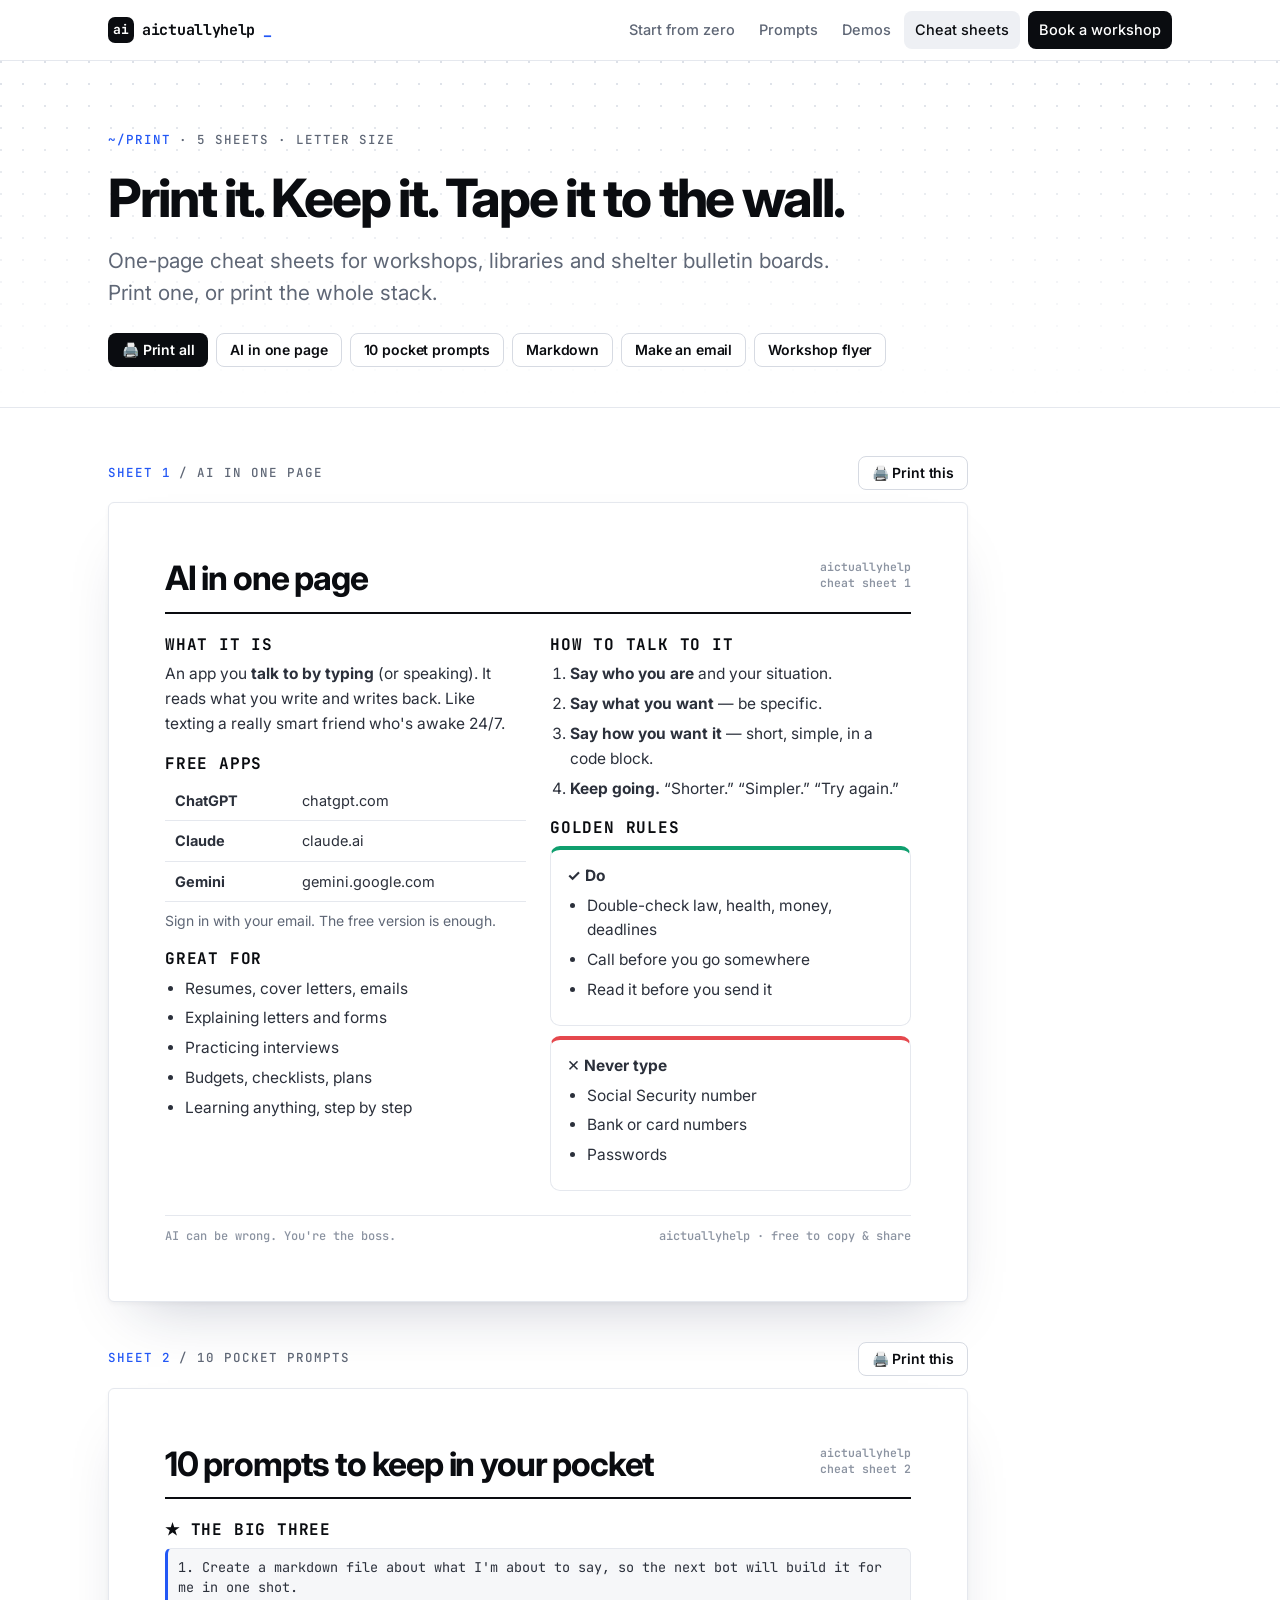
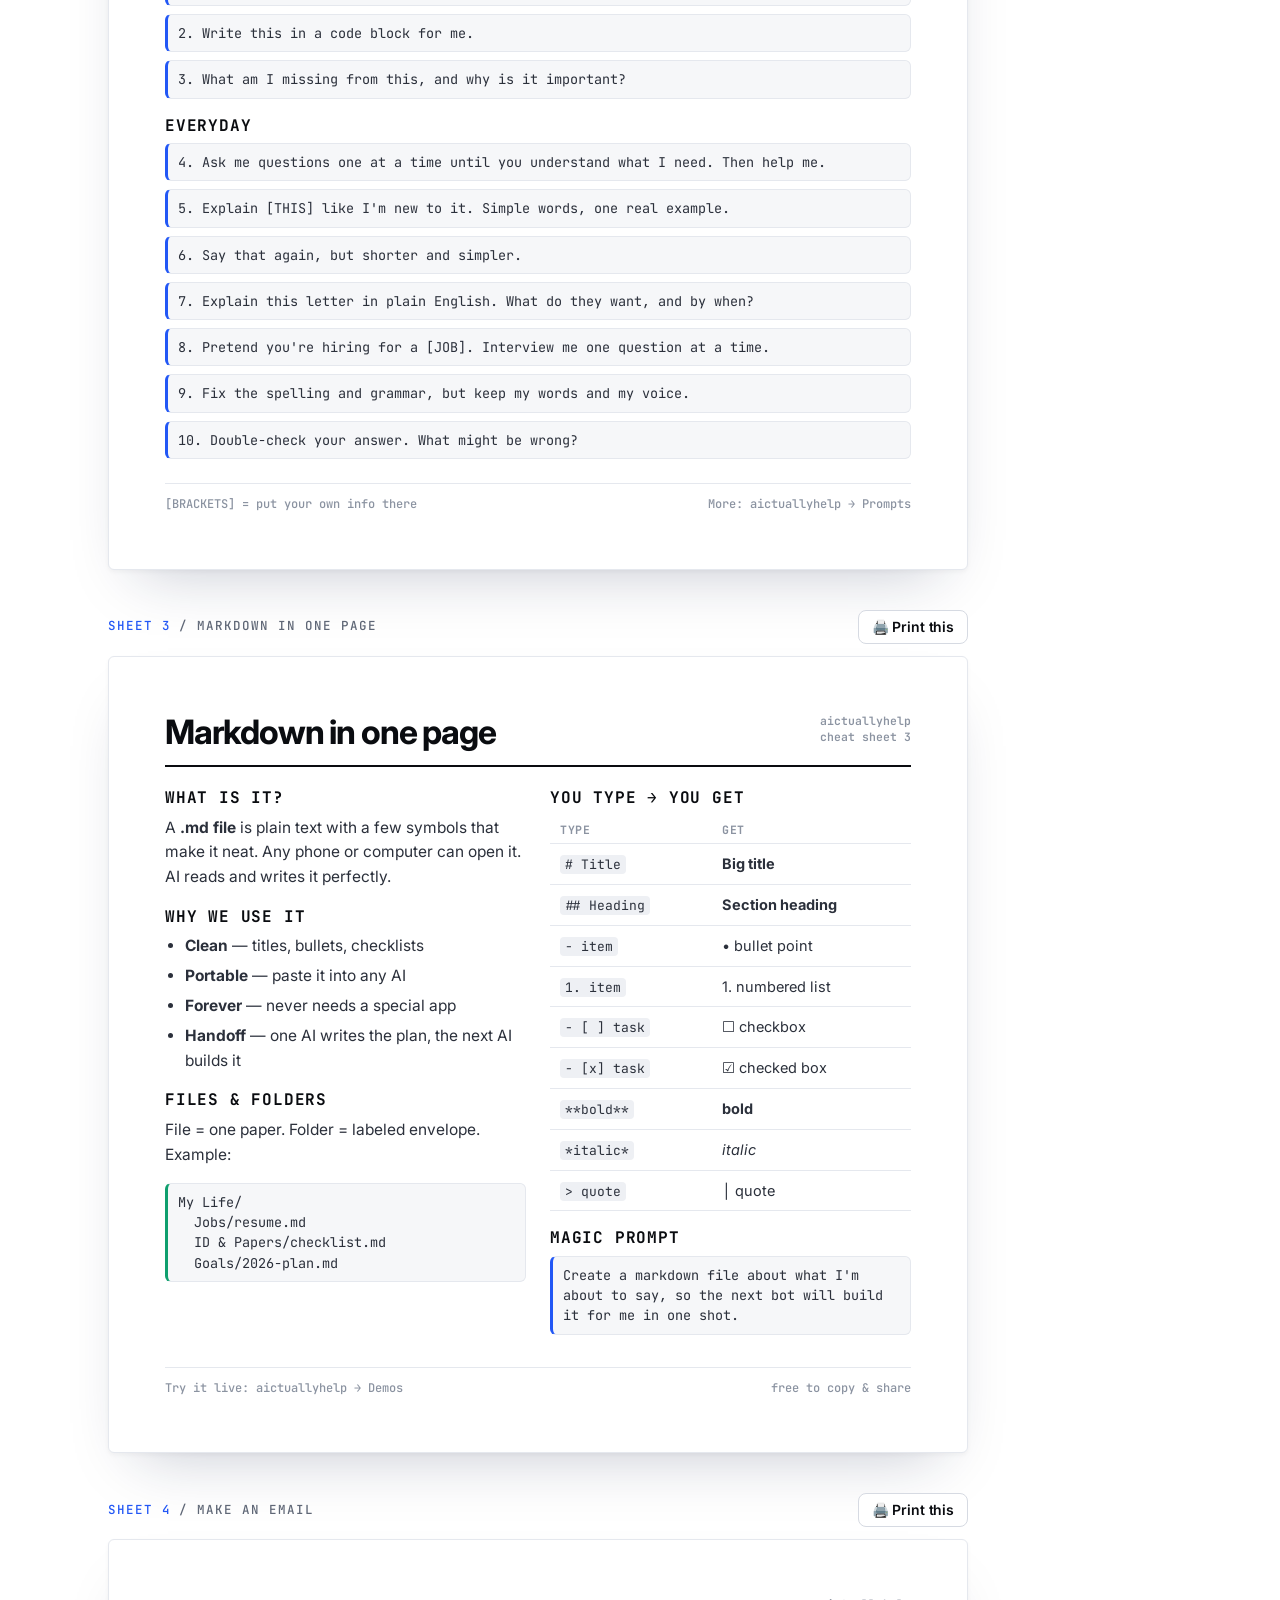
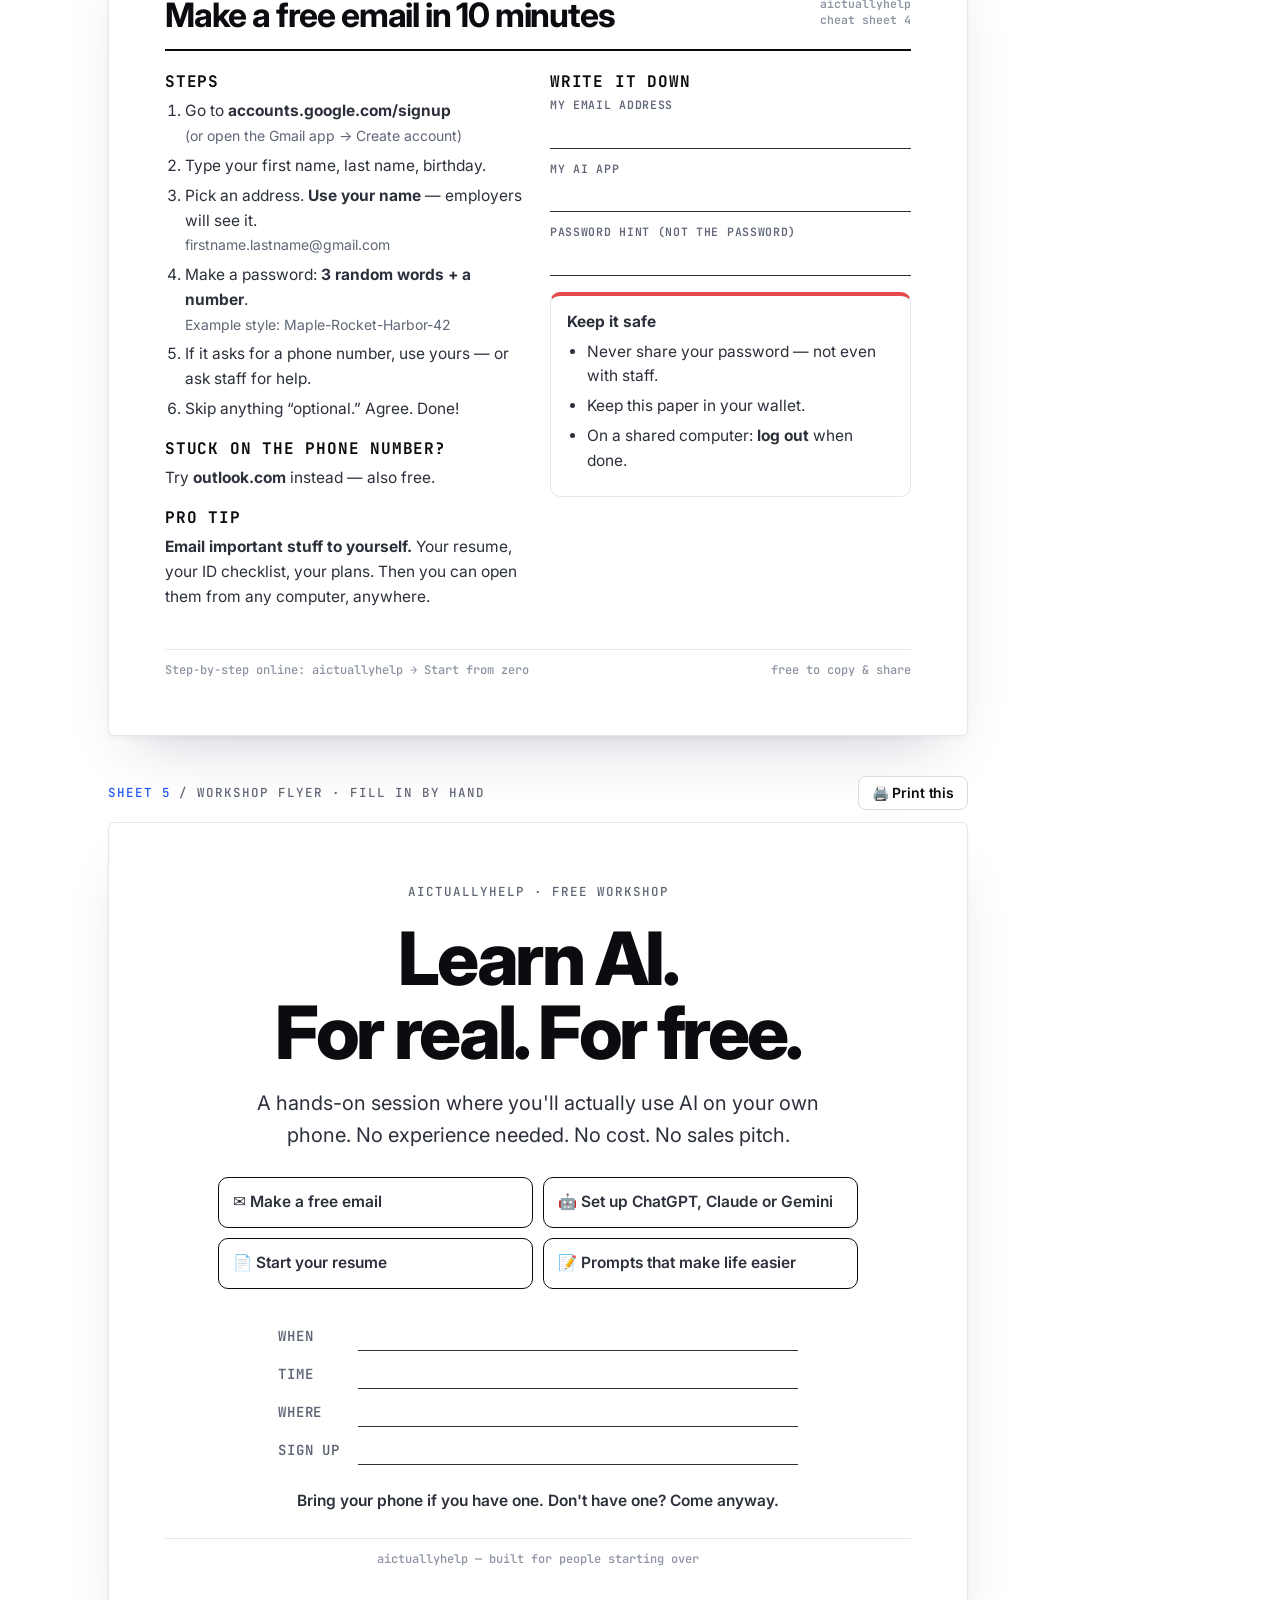
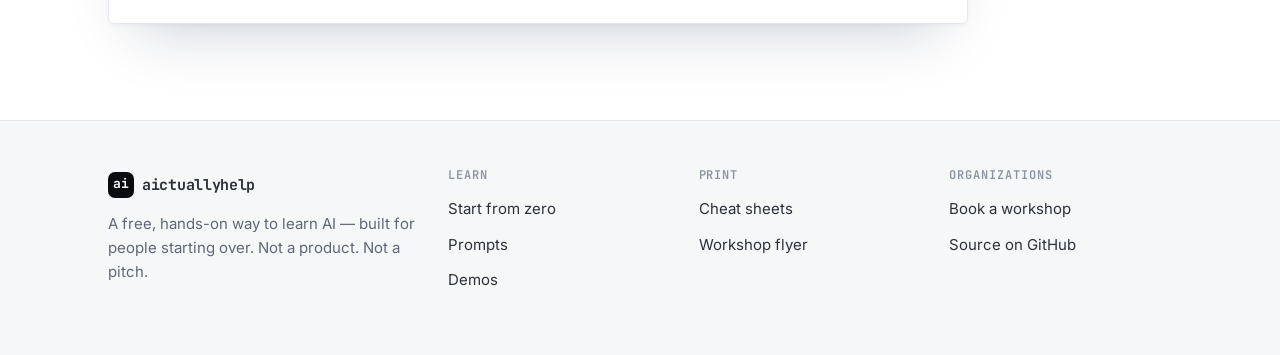
==== cheatsheets.html @ 1eea72b9 "Rebuild site: light modern design, live demos, prompt library, start-from-zero guide, printable chea" ====
<!doctype html>
<html lang="en">
<head>
  <meta charset="utf-8">
  <meta name="viewport" content="width=device-width, initial-scale=1">
  <title>Cheat sheets — AI Actually Help</title>
  <meta name="description" content="Free printable one-page AI cheat sheets: AI basics, 10 pocket prompts, markdown, making an email, and a workshop flyer.">
  <link rel="preconnect" href="https://fonts.googleapis.com">
  <link rel="preconnect" href="https://fonts.gstatic.com" crossorigin>
  <link href="https://fonts.googleapis.com/css2?family=Inter:wght@400;500;600;700;800&family=JetBrains+Mono:wght@400;500;600;700&display=swap" rel="stylesheet">
  <link rel="stylesheet" href="assets/site.css">
</head>
<body>
  <header class="topbar"><div class="wrap">
    <a class="logo" href="index.html"><span class="logo-mark">ai</span>aictuallyhelp<span class="cursor">_</span></a>
    <nav class="nav" aria-label="Main">
      <a href="start.html">Start from zero</a>
      <a href="prompts.html">Prompts</a>
      <a href="lab.html">Demos</a>
      <a href="cheatsheets.html" aria-current="page">Cheat sheets</a>
      <a href="workshops.html" class="nav-cta">Book a workshop</a>
    </nav>
  </div></header>

  <main>
    <section class="page-head"><div class="wrap">
      <span class="label"><span class="n">~/print</span> · 5 sheets · letter size</span>
      <h1>Print it. Keep it. Tape it to the wall.</h1>
      <p class="lead">One-page cheat sheets for workshops, libraries and shelter bulletin boards. Print one, or print the whole stack.</p>
      <div class="sheet-index">
        <button class="btn btn-dark btn-sm" type="button" id="printAll">🖨️ Print all</button>
        <a class="btn btn-ghost btn-sm" href="#basics">AI in one page</a>
        <a class="btn btn-ghost btn-sm" href="#pocket">10 pocket prompts</a>
        <a class="btn btn-ghost btn-sm" href="#markdown">Markdown</a>
        <a class="btn btn-ghost btn-sm" href="#email">Make an email</a>
        <a class="btn btn-ghost btn-sm" href="#flyer">Workshop flyer</a>
      </div>
    </div></section>

    <div class="wrap sheets">

      <!-- 1. BASICS -->
      <div class="sheet-wrap" id="basics">
        <div class="sheet-bar"><span class="label"><span class="n">sheet 1</span> / AI in one page</span><button class="btn btn-ghost btn-sm" type="button" data-print>🖨️ Print this</button></div>
        <article class="sheet">
          <header><h2>AI in one page</h2><div class="src">aictuallyhelp<br>cheat sheet 1</div></header>
          <div class="cols">
            <div>
              <h3>What it is</h3>
              <p>An app you <b>talk to by typing</b> (or speaking). It reads what you write and writes back. Like texting a really smart friend who's awake 24/7.</p>
              <h3>Free apps</h3>
              <table>
                <tr><td><b>ChatGPT</b></td><td>chatgpt.com</td></tr>
                <tr><td><b>Claude</b></td><td>claude.ai</td></tr>
                <tr><td><b>Gemini</b></td><td>gemini.google.com</td></tr>
              </table>
              <p class="small muted" style="margin-top:8px">Sign in with your email. The free version is enough.</p>
              <h3>Great for</h3>
              <ul><li>Resumes, cover letters, emails</li><li>Explaining letters and forms</li><li>Practicing interviews</li><li>Budgets, checklists, plans</li><li>Learning anything, step by step</li></ul>
            </div>
            <div>
              <h3>How to talk to it</h3>
              <ol><li><b>Say who you are</b> and your situation.</li><li><b>Say what you want</b> — be specific.</li><li><b>Say how you want it</b> — short, simple, in a code block.</li><li><b>Keep going.</b> “Shorter.” “Simpler.” “Try again.”</li></ol>
              <h3>Golden rules</h3>
              <div class="dos" style="gap:10px">
                <div class="yes"><b>✓ Do</b><ul><li>Double-check law, health, money, deadlines</li><li>Call before you go somewhere</li><li>Read it before you send it</li></ul></div>
                <div class="no"><b>✕ Never type</b><ul><li>Social Security number</li><li>Bank or card numbers</li><li>Passwords</li></ul></div>
              </div>
            </div>
          </div>
          <footer><span>AI can be wrong. You're the boss.</span><span>aictuallyhelp · free to copy &amp; share</span></footer>
        </article>
      </div>

      <!-- 2. POCKET PROMPTS -->
      <div class="sheet-wrap" id="pocket">
        <div class="sheet-bar"><span class="label"><span class="n">sheet 2</span> / 10 pocket prompts</span><button class="btn btn-ghost btn-sm" type="button" data-print>🖨️ Print this</button></div>
        <article class="sheet">
          <header><h2>10 prompts to keep in your pocket</h2><div class="src">aictuallyhelp<br>cheat sheet 2</div></header>
          <h3>★ The big three</h3>
          <p class="pline">1. Create a markdown file about what I'm about to say, so the next bot will build it for me in one shot.</p>
          <p class="pline">2. Write this in a code block for me.</p>
          <p class="pline">3. What am I missing from this, and why is it important?</p>
          <h3>Everyday</h3>
          <p class="pline">4. Ask me questions one at a time until you understand what I need. Then help me.</p>
          <p class="pline">5. Explain [THIS] like I'm new to it. Simple words, one real example.</p>
          <p class="pline">6. Say that again, but shorter and simpler.</p>
          <p class="pline">7. Explain this letter in plain English. What do they want, and by when?</p>
          <p class="pline">8. Pretend you're hiring for a [JOB]. Interview me one question at a time.</p>
          <p class="pline">9. Fix the spelling and grammar, but keep my words and my voice.</p>
          <p class="pline">10. Double-check your answer. What might be wrong?</p>
          <footer><span>[BRACKETS] = put your own info there</span><span>More: aictuallyhelp → Prompts</span></footer>
        </article>
      </div>

      <!-- 3. MARKDOWN -->
      <div class="sheet-wrap" id="markdown">
        <div class="sheet-bar"><span class="label"><span class="n">sheet 3</span> / markdown in one page</span><button class="btn btn-ghost btn-sm" type="button" data-print>🖨️ Print this</button></div>
        <article class="sheet">
          <header><h2>Markdown in one page</h2><div class="src">aictuallyhelp<br>cheat sheet 3</div></header>
          <div class="cols">
            <div>
              <h3>What is it?</h3>
              <p>A <b>.md file</b> is plain text with a few symbols that make it neat. Any phone or computer can open it. AI reads and writes it perfectly.</p>
              <h3>Why we use it</h3>
              <ul><li><b>Clean</b> — titles, bullets, checklists</li><li><b>Portable</b> — paste it into any AI</li><li><b>Forever</b> — never needs a special app</li><li><b>Handoff</b> — one AI writes the plan, the next AI builds it</li></ul>
              <h3>Files &amp; folders</h3>
              <p>File = one paper. Folder = labeled envelope. Example:</p>
              <p class="pline" style="border-left-color:var(--green)">My Life/<br>&nbsp;&nbsp;Jobs/resume.md<br>&nbsp;&nbsp;ID &amp; Papers/checklist.md<br>&nbsp;&nbsp;Goals/2026-plan.md</p>
            </div>
            <div>
              <h3>You type → you get</h3>
              <table>
                <tr><th>Type</th><th>Get</th></tr>
                <tr><td><code># Title</code></td><td><b>Big title</b></td></tr>
                <tr><td><code>## Heading</code></td><td><b>Section heading</b></td></tr>
                <tr><td><code>- item</code></td><td>• bullet point</td></tr>
                <tr><td><code>1. item</code></td><td>1. numbered list</td></tr>
                <tr><td><code>- [ ] task</code></td><td>☐ checkbox</td></tr>
                <tr><td><code>- [x] task</code></td><td>☑ checked box</td></tr>
                <tr><td><code>**bold**</code></td><td><b>bold</b></td></tr>
                <tr><td><code>*italic*</code></td><td><i>italic</i></td></tr>
                <tr><td><code>&gt; quote</code></td><td>│ quote</td></tr>
              </table>
              <h3>Magic prompt</h3>
              <p class="pline">Create a markdown file about what I'm about to say, so the next bot will build it for me in one shot.</p>
            </div>
          </div>
          <footer><span>Try it live: aictuallyhelp → Demos</span><span>free to copy &amp; share</span></footer>
        </article>
      </div>

      <!-- 4. EMAIL -->
      <div class="sheet-wrap" id="email">
        <div class="sheet-bar"><span class="label"><span class="n">sheet 4</span> / make an email</span><button class="btn btn-ghost btn-sm" type="button" data-print>🖨️ Print this</button></div>
        <article class="sheet">
          <header><h2>Make a free email in 10 minutes</h2><div class="src">aictuallyhelp<br>cheat sheet 4</div></header>
          <div class="cols">
            <div>
              <h3>Steps</h3>
              <ol>
                <li>Go to <b>accounts.google.com/signup</b><br><span class="muted small">(or open the Gmail app → Create account)</span></li>
                <li>Type your first name, last name, birthday.</li>
                <li>Pick an address. <b>Use your name</b> — employers will see it.<br><span class="muted small">firstname.lastname@gmail.com</span></li>
                <li>Make a password: <b>3 random words + a number</b>.<br><span class="muted small">Example style: Maple-Rocket-Harbor-42</span></li>
                <li>If it asks for a phone number, use yours — or ask staff for help.</li>
                <li>Skip anything “optional.” Agree. Done!</li>
              </ol>
              <h3>Stuck on the phone number?</h3>
              <p>Try <b>outlook.com</b> instead — also free.</p>
              <h3>Pro tip</h3>
              <p><b>Email important stuff to yourself.</b> Your resume, your ID checklist, your plans. Then you can open them from any computer, anywhere.</p>
            </div>
            <div>
              <h3>Write it down</h3>
              <div class="fill-label">My email address</div><div class="fill"></div>
              <div class="fill-label">My AI app</div><div class="fill"></div>
              <div class="fill-label">Password hint (NOT the password)</div><div class="fill"></div>
              <div class="dos" style="margin-top:16px">
                <div class="no"><b>Keep it safe</b><ul><li>Never share your password — not even with staff.</li><li>Keep this paper in your wallet.</li><li>On a shared computer: <b>log out</b> when done.</li></ul></div>
              </div>
            </div>
          </div>
          <footer><span>Step-by-step online: aictuallyhelp → Start from zero</span><span>free to copy &amp; share</span></footer>
        </article>
      </div>

      <!-- 5. FLYER -->
      <div class="sheet-wrap" id="flyer">
        <div class="sheet-bar"><span class="label"><span class="n">sheet 5</span> / workshop flyer · fill in by hand</span><button class="btn btn-ghost btn-sm" type="button" data-print>🖨️ Print this</button></div>
        <article class="sheet flyer">
          <span class="label" style="justify-content:center">aictuallyhelp · free workshop</span>
          <div class="big">Learn AI.<br>For real. For free.</div>
          <p class="sub">A hands-on session where you'll actually use AI on your own phone. No experience needed. No cost. No sales pitch.</p>
          <div class="learn">
            <div>✉️ Make a free email</div>
            <div>🤖 Set up ChatGPT, Claude or Gemini</div>
            <div>📄 Start your resume</div>
            <div>📝 Prompts that make life easier</div>
          </div>
          <div class="when">
            <span class="fill-label">When</span><div class="fill"></div>
            <span class="fill-label">Time</span><div class="fill"></div>
            <span class="fill-label">Where</span><div class="fill"></div>
            <span class="fill-label">Sign up</span><div class="fill"></div>
          </div>
          <p style="margin-top:24px;font-weight:600">Bring your phone if you have one. Don't have one? Come anyway.</p>
          <footer style="justify-content:center"><span>aictuallyhelp — built for people starting over</span></footer>
        </article>
      </div>

    </div>
  </main>

  <footer class="footer"><div class="wrap">
    <div>
      <a class="logo" href="index.html"><span class="logo-mark">ai</span>aictuallyhelp</a>
      <p style="margin-top:14px">A free, hands-on way to learn AI — built for people starting over. Not a product. Not a pitch.</p>
    </div>
    <div><h4>Learn</h4><ul><li><a href="start.html">Start from zero</a></li><li><a href="prompts.html">Prompts</a></li><li><a href="lab.html">Demos</a></li></ul></div>
    <div><h4>Print</h4><ul><li><a href="cheatsheets.html">Cheat sheets</a></li><li><a href="cheatsheets.html#flyer">Workshop flyer</a></li></ul></div>
    <div><h4>Organizations</h4><ul><li><a href="workshops.html">Book a workshop</a></li><li><a href="https://github.com/rawmware/aictuallyhelp">Source on GitHub</a></li></ul></div>
  </div></footer>

  <script src="assets/site.js"></script>
  <script>
  (function () {
    const { $$, $ } = window.AH;
    $$("[data-print]").forEach(b => b.addEventListener("click", () => {
      const w = b.closest(".sheet-wrap");
      document.body.classList.add("print-one");
      w.classList.add("printing");
      window.print();
    }));
    window.addEventListener("afterprint", () => {
      document.body.classList.remove("print-one");
      $$(".sheet-wrap.printing").forEach(w => w.classList.remove("printing"));
    });
    $("#printAll").addEventListener("click", () => window.print());
  })();
  </script>
</body>
</html>
---- assets/site.css ----
/* aictuallyhelp — site styles
   Light, clean, technical. Two accents: blue (action) and green (done). */

:root {
  --bg: #ffffff;
  --bg-soft: #f6f7f9;
  --bg-sunk: #eef0f4;
  --ink: #0a0c10;
  --ink-2: #2b303b;
  --muted: #5f6776;
  --faint: #8b93a1;
  --line: #e5e8ee;
  --line-2: #d6dae2;
  --blue: #2257f5;
  --blue-2: #1742c9;
  --blue-soft: #eef2ff;
  --green: #0f9f6e;
  --green-soft: #e8f7f0;
  --amber: #b86e00;
  --amber-soft: #fff5e1;
  --pink: #d63d8f;
  --violet: #6d4aff;
  --radius: 12px;
  --radius-lg: 18px;
  --shadow: 0 1px 2px rgba(10, 12, 16, .04), 0 8px 24px -8px rgba(10, 12, 16, .10);
  --shadow-lg: 0 1px 2px rgba(10, 12, 16, .05), 0 24px 60px -20px rgba(20, 30, 70, .22);
  --sans: "Inter", ui-sans-serif, system-ui, -apple-system, "Segoe UI", Roboto, sans-serif;
  --mono: "JetBrains Mono", ui-monospace, SFMono-Regular, Menlo, Consolas, monospace;
  --max: 1120px;
}

* { box-sizing: border-box; }
html { scroll-behavior: smooth; -webkit-text-size-adjust: 100%; }
body {
  margin: 0;
  background: var(--bg);
  color: var(--ink);
  font: 17px/1.6 var(--sans);
  -webkit-font-smoothing: antialiased;
  overflow-x: hidden;
}
img, svg { max-width: 100%; }
a { color: var(--blue); text-decoration: none; }
a:hover { text-decoration: underline; text-underline-offset: 3px; }
::selection { background: #cfdcff; }
code, kbd, pre, .mono { font-family: var(--mono); }
:focus-visible { outline: 2px solid var(--blue); outline-offset: 2px; border-radius: 6px; }

.wrap { max-width: var(--max); margin: 0 auto; padding: 0 16px; }
@media (min-width: 720px) { .wrap { padding: 0 28px; } }

/* ---------- top bar ---------- */
.topbar {
  position: sticky; top: 0; z-index: 50;
  background: rgba(255, 255, 255, .82);
  backdrop-filter: saturate(1.6) blur(12px);
  -webkit-backdrop-filter: saturate(1.6) blur(12px);
  border-bottom: 1px solid var(--line);
}
.topbar .wrap { display: flex; align-items: center; gap: 16px; height: 60px; }
.logo {
  display: inline-flex; align-items: center; gap: 8px;
  font-family: var(--mono); font-weight: 700; font-size: 15px; color: var(--ink);
  letter-spacing: -.02em; white-space: nowrap;
}
.logo:hover { text-decoration: none; }
.logo-mark {
  width: 26px; height: 26px; border-radius: 7px;
  background: var(--ink); color: #fff;
  display: grid; place-items: center; font-size: 13px;
}
.logo .cursor { color: var(--blue); animation: blink 1.1s steps(1) infinite; }
@keyframes blink { 50% { opacity: 0; } }
.nav { display: flex; gap: 2px; margin-left: auto; overflow-x: auto; scrollbar-width: none; }
.nav::-webkit-scrollbar { display: none; }
.nav a {
  color: var(--muted); font-size: 14.5px; font-weight: 500;
  padding: 7px 11px; border-radius: 8px; white-space: nowrap;
}
.nav a:hover { color: var(--ink); background: var(--bg-soft); text-decoration: none; }
.nav a[aria-current="page"] { color: var(--ink); background: var(--bg-sunk); }
.nav a.nav-cta { color: #fff; background: var(--ink); margin-left: 6px; }
.nav a.nav-cta:hover { background: #262b36; }
@media (max-width: 760px) {
  .topbar .wrap { height: auto; flex-wrap: wrap; padding-top: 10px; padding-bottom: 8px; gap: 6px; }
  .nav { margin-left: 0; width: 100%; margin-right: -16px; padding-right: 16px; }
  .nav a { padding: 6px 10px; font-size: 14px; }
}

/* ---------- type ---------- */
h1, h2, h3, h4 { letter-spacing: -.025em; line-height: 1.15; margin: 0; color: var(--ink); }
h1 { font-size: clamp(2.3rem, 6.2vw, 4.1rem); font-weight: 750; letter-spacing: -.04em; }
h2 { font-size: clamp(1.7rem, 3.6vw, 2.5rem); font-weight: 720; letter-spacing: -.035em; }
h3 { font-size: 1.15rem; font-weight: 650; }
p { margin: 0 0 1em; }
.lead { font-size: clamp(1.1rem, 1.9vw, 1.3rem); color: var(--muted); line-height: 1.55; max-width: 36em; }
.muted { color: var(--muted); }
.small { font-size: 14px; }
.label {
  display: inline-flex; align-items: center; gap: 8px;
  font: 500 12.5px/1 var(--mono); text-transform: uppercase; letter-spacing: .08em;
  color: var(--muted);
}
.label .n { color: var(--blue); }
.hl { background: linear-gradient(transparent 62%, #d9e3ff 62%); padding: 0 2px; }
.grad {
  background: linear-gradient(92deg, var(--blue) 0%, var(--violet) 55%, var(--pink) 100%);
  -webkit-background-clip: text; background-clip: text; color: transparent;
}

/* ---------- sections ---------- */
.section { padding: 88px 0; }
.section.tight { padding: 56px 0; }
.section.soft { background: var(--bg-soft); border-top: 1px solid var(--line); border-bottom: 1px solid var(--line); }
.section-head { display: grid; gap: 14px; max-width: 720px; margin-bottom: 40px; }
.section-head p { margin: 0; color: var(--muted); font-size: 1.1rem; }

.dotgrid {
  background-image: radial-gradient(circle at 1px 1px, #d9dde5 1px, transparent 0);
  background-size: 22px 22px;
}

/* ---------- buttons ---------- */
.btn {
  display: inline-flex; align-items: center; justify-content: center; gap: 8px;
  font: 600 15.5px/1 var(--sans); letter-spacing: -.01em;
  padding: 14px 20px; border-radius: 10px; border: 1px solid transparent;
  cursor: pointer; transition: transform .08s ease, background .15s, box-shadow .15s;
  white-space: nowrap; text-decoration: none !important;
}
.btn:active { transform: translateY(1px); }
.btn-primary { background: var(--blue); color: #fff; box-shadow: 0 1px 0 rgba(255,255,255,.25) inset, 0 6px 16px -6px rgba(34,87,245,.6); }
.btn-primary:hover { background: var(--blue-2); }
.btn-dark { background: var(--ink); color: #fff; }
.btn-dark:hover { background: #262b36; }
.btn-ghost { background: #fff; color: var(--ink); border-color: var(--line-2); }
.btn-ghost:hover { background: var(--bg-soft); }
.btn-sm { padding: 9px 13px; font-size: 14px; border-radius: 8px; }
.btn-row { display: flex; flex-wrap: wrap; gap: 10px; }
.arrow { transition: transform .15s; }
.btn:hover .arrow { transform: translateX(3px); }

/* ---------- chips / tags ---------- */
.chip {
  display: inline-flex; align-items: center; gap: 6px;
  font: 500 13px/1 var(--mono); padding: 7px 10px; border-radius: 999px;
  background: #fff; border: 1px solid var(--line-2); color: var(--ink-2);
}
.chip .dot { width: 7px; height: 7px; border-radius: 50%; background: var(--green); box-shadow: 0 0 0 3px var(--green-soft); }
.tag {
  display: inline-block; font: 600 11.5px/1 var(--mono); letter-spacing: .04em; text-transform: uppercase;
  padding: 5px 7px; border-radius: 6px; background: var(--bg-sunk); color: var(--muted);
}
.tag.blue { background: var(--blue-soft); color: var(--blue-2); }
.tag.green { background: var(--green-soft); color: var(--green); }
.tag.amber { background: var(--amber-soft); color: var(--amber); }

/* ---------- cards ---------- */
.card {
  background: #fff; border: 1px solid var(--line); border-radius: var(--radius-lg);
  padding: 24px; box-shadow: var(--shadow);
}
.card h3 { margin-bottom: 8px; }
.card p { color: var(--muted); margin: 0; }
.grid { display: grid; gap: 16px; }
.grid-2 { grid-template-columns: repeat(auto-fit, minmax(min(100%, 420px), 1fr)); }
.grid-3 { grid-template-columns: repeat(auto-fit, minmax(min(100%, 290px), 1fr)); }
.grid-4 { grid-template-columns: repeat(auto-fit, minmax(min(100%, 230px), 1fr)); }
a.card { display: block; color: inherit; transition: border-color .15s, transform .15s, box-shadow .15s; }
a.card:hover { text-decoration: none; border-color: var(--line-2); transform: translateY(-2px); box-shadow: var(--shadow-lg); }
.card .go { margin-top: 18px; font: 600 14px/1 var(--mono); color: var(--blue); }
.icon-box {
  width: 40px; height: 40px; border-radius: 10px; display: grid; place-items: center;
  background: var(--bg-soft); border: 1px solid var(--line); margin-bottom: 16px; font-size: 19px;
}

/* ---------- code / prompt blocks ---------- */
.codebox {
  position: relative; background: var(--bg-soft); border: 1px solid var(--line);
  border-radius: var(--radius); overflow: hidden;
}
.codebox-head {
  display: flex; align-items: center; justify-content: space-between; gap: 10px;
  padding: 8px 8px 8px 14px; border-bottom: 1px solid var(--line); background: #fff;
  font: 500 12.5px/1 var(--mono); color: var(--faint);
}
.codebox pre {
  margin: 0; padding: 16px; font-size: 14.5px; line-height: 1.6; color: var(--ink-2);
  white-space: pre-wrap; word-break: break-word;
}
.blank { color: var(--blue-2); background: var(--blue-soft); border-radius: 4px; padding: 0 3px; }
.copy {
  display: inline-flex; align-items: center; gap: 6px; cursor: pointer;
  font: 600 12.5px/1 var(--mono); color: var(--ink-2);
  background: #fff; border: 1px solid var(--line-2); border-radius: 7px; padding: 7px 10px;
  transition: background .15s, color .15s, border-color .15s;
}
.copy:hover { background: var(--bg-soft); }
.copy.done { background: var(--green-soft); color: var(--green); border-color: #bfe8d6; }
kbd {
  font-size: 12px; padding: 2px 6px; border-radius: 5px; border: 1px solid var(--line-2);
  border-bottom-width: 2px; background: #fff; color: var(--ink-2);
}

/* ---------- hero ---------- */
.hero { position: relative; padding: 72px 0 88px; overflow: hidden; }
.hero::before {
  content: ""; position: absolute; inset: 0; z-index: -1;
  background-image: radial-gradient(circle at 1px 1px, #d9dde5 1px, transparent 0);
  background-size: 22px 22px;
  mask-image: radial-gradient(ellipse 80% 70% at 50% 30%, #000 30%, transparent 75%);
  -webkit-mask-image: radial-gradient(ellipse 80% 70% at 50% 30%, #000 30%, transparent 75%);
}
.hero::after {
  content: ""; position: absolute; z-index: -2; width: 900px; height: 600px; left: 50%; top: -260px; transform: translateX(-50%);
  background: radial-gradient(closest-side, rgba(109,74,255,.13), transparent), radial-gradient(closest-side at 70% 60%, rgba(34,87,245,.12), transparent);
  filter: blur(10px);
}
.hero-grid { display: grid; gap: 48px; align-items: center; grid-template-columns: 1fr; }
@media (min-width: 980px) { .hero-grid { grid-template-columns: 1.05fr 1fr; } }
.hero h1 { margin: 20px 0 22px; }
.hero .lead { margin-bottom: 30px; }
.hero-meta { display: flex; flex-wrap: wrap; gap: 18px; margin-top: 28px; color: var(--muted); font: 500 13.5px/1 var(--mono); }
.hero-meta span::before { content: "✓ "; color: var(--green); }

/* ---------- chat window (demo) ---------- */
.window {
  background: #fff; border: 1px solid var(--line); border-radius: var(--radius-lg);
  box-shadow: var(--shadow-lg); overflow: hidden;
}
.window-bar {
  display: flex; align-items: center; gap: 12px; padding: 12px 14px; border-bottom: 1px solid var(--line);
  background: linear-gradient(#fff, #fafbfc);
}
.lights { display: flex; gap: 6px; }
.lights i { width: 11px; height: 11px; border-radius: 50%; background: #e3e6ec; display: block; }
.lights i:nth-child(1) { background: #ff6159; } .lights i:nth-child(2) { background: #ffbd2e; } .lights i:nth-child(3) { background: #28c941; }
.window-title { font: 500 12.5px/1 var(--mono); color: var(--faint); flex: 1; text-align: center; margin-right: 50px; }
.chat { padding: 20px; min-height: 380px; display: flex; flex-direction: column; gap: 14px; font-size: 15px; }
.msg { max-width: 88%; padding: 11px 14px; border-radius: 14px; line-height: 1.5; animation: pop .25s ease both; }
.msg.me { align-self: flex-end; background: var(--ink); color: #fff; border-bottom-right-radius: 4px; }
.msg.ai { align-self: flex-start; background: var(--bg-soft); border: 1px solid var(--line); border-bottom-left-radius: 4px; color: var(--ink-2); }
.msg.ai .who { display: block; font: 600 11.5px/1 var(--mono); color: var(--faint); margin-bottom: 7px; text-transform: uppercase; letter-spacing: .06em; }
.msg pre { margin: 8px 0 0; background: #fff; border: 1px solid var(--line); border-radius: 8px; padding: 10px; font-size: 12.5px; white-space: pre-wrap; }
.msg ul { margin: 6px 0 0; padding-left: 18px; }
.typing { display: inline-flex; gap: 4px; padding: 4px 0; }
.typing i { width: 6px; height: 6px; border-radius: 50%; background: var(--faint); animation: bounce 1s infinite; }
.typing i:nth-child(2) { animation-delay: .15s; } .typing i:nth-child(3) { animation-delay: .3s; }
@keyframes bounce { 0%, 60%, 100% { transform: translateY(0); opacity: .5; } 30% { transform: translateY(-4px); opacity: 1; } }
@keyframes pop { from { opacity: 0; transform: translateY(6px); } to { opacity: 1; transform: none; } }
.chat-foot { display: flex; align-items: center; justify-content: space-between; gap: 10px; padding: 10px 14px; border-top: 1px solid var(--line); font: 500 12px/1.3 var(--mono); color: var(--faint); }
.chat-dots { display: flex; gap: 6px; }
.chat-dots button { width: 8px; height: 8px; border-radius: 50%; border: 0; padding: 0; background: var(--line-2); cursor: pointer; }
.chat-dots button.on { background: var(--blue); width: 22px; border-radius: 99px; }

/* ---------- path picker ---------- */
.path .step-n { font: 600 12.5px/1 var(--mono); color: var(--blue); margin-bottom: 14px; display: block; }

/* ---------- hall of fame ---------- */
.fame { counter-reset: fame; }
.fame-card { display: flex; flex-direction: column; gap: 16px; }
.fame-card .quote {
  font-size: 1.2rem; font-weight: 600; letter-spacing: -.02em; line-height: 1.35; color: var(--ink);
}
.fame-card .quote::before { content: "› "; color: var(--blue); font-family: var(--mono); }
.fame-card dl { margin: 0; display: grid; gap: 10px; font-size: 15px; }
.fame-card dt { font: 600 11.5px/1 var(--mono); text-transform: uppercase; letter-spacing: .07em; color: var(--faint); margin-bottom: 3px; }
.fame-card dd { margin: 0; color: var(--ink-2); }
.fame-card .foot { margin-top: auto; display: flex; gap: 8px; flex-wrap: wrap; }

/* ---------- compare (bad vs good) ---------- */
.toggle { display: inline-flex; background: var(--bg-sunk); border-radius: 10px; padding: 4px; gap: 2px; }
.toggle button {
  font: 600 14px/1 var(--sans); border: 0; background: transparent; color: var(--muted);
  padding: 10px 14px; border-radius: 7px; cursor: pointer;
}
.toggle button.on { background: #fff; color: var(--ink); box-shadow: 0 1px 3px rgba(0,0,0,.08); }
.compare { display: grid; gap: 16px; grid-template-columns: 1fr; margin-top: 20px; }
@media (min-width: 860px) { .compare { grid-template-columns: 1fr 1fr; } }
.compare .pane { border-radius: var(--radius); border: 1px solid var(--line); background: #fff; padding: 20px; }
.compare .pane h4 { font: 600 12px/1 var(--mono); text-transform: uppercase; letter-spacing: .08em; color: var(--faint); margin-bottom: 12px; }
.score { display: flex; align-items: center; gap: 10px; margin-top: 16px; font: 600 13px/1 var(--mono); }
.score .bar { flex: 1; height: 8px; background: var(--bg-sunk); border-radius: 99px; overflow: hidden; }
.score .bar i { display: block; height: 100%; border-radius: 99px; transition: width .5s cubic-bezier(.2,.8,.2,1); }

/* ---------- banner (in person) ---------- */
.banner {
  position: relative; overflow: hidden; border-radius: 24px; padding: 48px 28px;
  background: var(--ink); color: #fff;
}
.banner::after {
  content: ""; position: absolute; right: -120px; top: -120px; width: 420px; height: 420px; border-radius: 50%;
  background: radial-gradient(closest-side, rgba(34,87,245,.55), transparent);
}
.banner h2 { color: #fff; max-width: 16em; }
.banner p { color: #b9c0cd; max-width: 34em; font-size: 1.1rem; }
.banner .btn-ghost { background: transparent; color: #fff; border-color: #3a404d; }
.banner .btn-ghost:hover { background: #1b1f28; }
.banner > * { position: relative; z-index: 1; }
@media (min-width: 720px) { .banner { padding: 64px 56px; } }

/* ---------- page header ---------- */
.page-head { padding: 64px 0 40px; border-bottom: 1px solid var(--line); position: relative; overflow: hidden; }
.page-head::before {
  content: ""; position: absolute; inset: 0; z-index: -1;
  background-image: radial-gradient(circle at 1px 1px, #dde1e8 1px, transparent 0); background-size: 22px 22px;
  mask-image: linear-gradient(#000, transparent); -webkit-mask-image: linear-gradient(#000, transparent);
}
.page-head h1 { font-size: clamp(2.1rem, 5vw, 3.3rem); margin: 16px 0 16px; }
.page-head .lead { margin: 0; }

/* ---------- start steps ---------- */
.progress-wrap { position: sticky; top: 60px; z-index: 20; background: rgba(255,255,255,.9); backdrop-filter: blur(8px); border-bottom: 1px solid var(--line); }
@media (max-width: 760px) { .progress-wrap { top: 88px; } }
.progress-wrap .wrap { display: flex; align-items: center; gap: 14px; padding-top: 12px; padding-bottom: 12px; font: 600 13px/1 var(--mono); }
.progress { flex: 1; height: 8px; background: var(--bg-sunk); border-radius: 99px; overflow: hidden; }
.progress i { display: block; height: 100%; width: 0; background: linear-gradient(90deg, var(--blue), var(--green)); border-radius: 99px; transition: width .4s cubic-bezier(.2,.8,.2,1); }
.steps { display: grid; gap: 20px; padding: 40px 0 80px; }
.step {
  display: grid; grid-template-columns: 44px 1fr; gap: 18px;
  background: #fff; border: 1px solid var(--line); border-radius: var(--radius-lg); padding: 24px;
  transition: border-color .2s, background .2s;
  scroll-margin-top: 130px;
}
@media (max-width: 600px) { .step { grid-template-columns: 1fr; padding: 20px; gap: 12px; } }
.step.done { border-color: #bfe8d6; background: linear-gradient(#fff, #fbfefd); }
.step-num {
  width: 44px; height: 44px; border-radius: 12px; display: grid; place-items: center;
  font: 700 16px/1 var(--mono); background: var(--bg-soft); border: 1px solid var(--line); color: var(--ink);
}
.step.done .step-num { background: var(--green); border-color: var(--green); color: #fff; font-size: 0; }
.step.done .step-num::after { content: "✓"; font-size: 20px; }
.step h2 { font-size: clamp(1.35rem, 2.6vw, 1.7rem); margin-bottom: 8px; }
.step .body > p { color: var(--ink-2); }
.step ol.howto { margin: 16px 0; padding: 0; list-style: none; counter-reset: h; display: grid; gap: 10px; }
.step ol.howto li { counter-increment: h; display: grid; grid-template-columns: 28px 1fr; gap: 10px; align-items: start; }
.step ol.howto li::before {
  content: counter(h); width: 24px; height: 24px; border-radius: 50%; display: grid; place-items: center;
  font: 600 12px/1 var(--mono); background: var(--blue-soft); color: var(--blue-2); margin-top: 2px;
}
.check {
  display: inline-flex; align-items: center; gap: 10px; margin-top: 18px; cursor: pointer; user-select: none;
  font-weight: 600; font-size: 15px; padding: 10px 14px 10px 10px; border-radius: 10px; border: 1px solid var(--line-2); background: #fff;
}
.check input { width: 20px; height: 20px; accent-color: var(--green); margin: 0; cursor: pointer; }
.check:has(input:checked) { background: var(--green-soft); border-color: #bfe8d6; color: var(--green); }
.tip {
  display: flex; gap: 12px; padding: 14px 16px; border-radius: var(--radius); margin: 16px 0 0;
  background: var(--blue-soft); color: #1b2d6b; font-size: 15px;
}
.tip.warn { background: var(--amber-soft); color: #5c3a00; }
.tip.good { background: var(--green-soft); color: #0b5a3f; }
.tip b { white-space: nowrap; }
.tip p { margin: 0; }

.fakeform { border: 1px solid var(--line); border-radius: var(--radius); background: var(--bg-soft); padding: 16px; display: grid; gap: 10px; margin-top: 12px; }
.fakefield { background: #fff; border: 1px solid var(--line-2); border-radius: 8px; padding: 8px 12px; }
.fakefield small { display: block; font: 500 11.5px/1.4 var(--mono); color: var(--faint); }
.fakefield span { font-size: 15px; }

.tool-cards { display: grid; gap: 12px; grid-template-columns: repeat(auto-fit, minmax(min(100%, 200px), 1fr)); margin-top: 16px; }
.tool { border: 1px solid var(--line); border-radius: var(--radius); padding: 16px; background: #fff; color: inherit; display: block; }
.tool:hover { border-color: var(--blue); text-decoration: none; }
.tool b { display: block; font-size: 16px; }
.tool span { font: 500 12.5px/1.4 var(--mono); color: var(--muted); }

.field { display: grid; gap: 6px; }
.field label { font: 600 12.5px/1 var(--mono); color: var(--muted); text-transform: uppercase; letter-spacing: .06em; }
input[type="text"], input[type="search"], input[type="email"], textarea, select {
  font: 16px/1.4 var(--sans); color: var(--ink);
  width: 100%; padding: 12px 14px; border-radius: 10px; border: 1px solid var(--line-2); background: #fff;
  transition: border-color .15s, box-shadow .15s;
}
input:focus, textarea:focus, select:focus { outline: 0; border-color: var(--blue); box-shadow: 0 0 0 4px rgba(34,87,245,.12); }
textarea { resize: vertical; min-height: 110px; }
.row { display: grid; gap: 12px; grid-template-columns: repeat(auto-fit, minmax(min(100%, 200px), 1fr)); }

.suggest { display: flex; flex-wrap: wrap; gap: 8px; margin-top: 12px; }
.suggest button { font: 500 14px/1 var(--mono); padding: 9px 12px; border-radius: 8px; border: 1px solid var(--line-2); background: #fff; cursor: pointer; color: var(--ink-2); }
.suggest button:hover { border-color: var(--blue); color: var(--blue); }

.celebrate { display: none; text-align: center; padding: 40px 24px; border-radius: var(--radius-lg); background: var(--green-soft); border: 1px solid #bfe8d6; }
.celebrate.show { display: block; animation: pop .3s ease both; }
.celebrate h2 { color: #0b5a3f; margin-bottom: 8px; }

/* ---------- prompts library ---------- */
.toolbar { position: sticky; top: 60px; z-index: 20; background: rgba(255,255,255,.92); backdrop-filter: blur(8px); border-bottom: 1px solid var(--line); padding: 14px 0; }
@media (max-width: 760px) { .toolbar { top: 88px; } }
.toolbar .wrap { display: grid; gap: 12px; }
.search { position: relative; }
.search input { padding-left: 40px; padding-right: 44px; }
.search::before { content: "⌕"; position: absolute; left: 14px; top: 50%; transform: translateY(-52%); font-size: 20px; color: var(--faint); }
.search kbd { position: absolute; right: 12px; top: 50%; transform: translateY(-50%); }
.filters { display: flex; gap: 6px; overflow-x: auto; scrollbar-width: none; margin-right: -16px; padding-right: 16px; }
.filters::-webkit-scrollbar { display: none; }
.filters button {
  font: 500 14px/1 var(--sans); white-space: nowrap; cursor: pointer;
  padding: 9px 13px; border-radius: 99px; border: 1px solid var(--line-2); background: #fff; color: var(--ink-2);
}
.filters button.on { background: var(--ink); color: #fff; border-color: var(--ink); }
.filters button .ct { font: 500 11.5px/1 var(--mono); color: var(--faint); margin-left: 4px; }
.filters button.on .ct { color: #9aa3b2; }
.prompt-list { display: grid; gap: 16px; grid-template-columns: repeat(auto-fill, minmax(min(100%, 340px), 1fr)); padding: 32px 0 80px; }
.pcard { background: #fff; border: 1px solid var(--line); border-radius: var(--radius-lg); overflow: hidden; display: flex; flex-direction: column; }
.pcard .top { padding: 18px 18px 12px; display: grid; gap: 8px; }
.pcard .top .meta { display: flex; gap: 6px; align-items: center; flex-wrap: wrap; }
.pcard h3 { font-size: 1.05rem; }
.pcard pre { margin: 0 18px; padding: 14px; background: var(--bg-soft); border: 1px solid var(--line); border-radius: 10px; font: 14px/1.6 var(--mono); white-space: pre-wrap; word-break: break-word; color: var(--ink-2); }
.pcard .when { padding: 12px 18px 0; font-size: 14.5px; color: var(--muted); }
.pcard .act { padding: 14px 18px 18px; margin-top: auto; display: flex; justify-content: space-between; align-items: center; gap: 8px; }
.pcard .fame-star { color: var(--amber); }
.empty { text-align: center; padding: 64px 0; color: var(--muted); grid-column: 1 / -1; }

.builder { display: grid; gap: 20px; grid-template-columns: 1fr; }
@media (min-width: 900px) { .builder { grid-template-columns: 1fr 1fr; } }
.builder .form { display: grid; gap: 14px; align-content: start; }

/* ---------- lab ---------- */
.lab-nav { display: flex; gap: 8px; flex-wrap: wrap; margin-top: 28px; }
.lab-nav a { font: 500 13.5px/1 var(--mono); padding: 9px 12px; border-radius: 8px; border: 1px solid var(--line-2); background: #fff; color: var(--ink-2); }
.lab-nav a:hover { border-color: var(--blue); color: var(--blue); text-decoration: none; }
.demo { padding: 80px 0; border-bottom: 1px solid var(--line); scroll-margin-top: 60px; }
.demo:nth-of-type(even) { background: var(--bg-soft); }
.demo-head { display: grid; gap: 14px; max-width: 760px; margin-bottom: 32px; }
.demo-head p { margin: 0; color: var(--muted); font-size: 1.08rem; }
.explain { display: grid; gap: 16px; grid-template-columns: repeat(auto-fit, minmax(min(100%, 240px), 1fr)); margin-bottom: 28px; }
.explain .card { padding: 20px; box-shadow: none; }
.explain .card h3 { font-size: 1rem; }
.explain .card p { font-size: 15px; }

.md-app { display: grid; grid-template-columns: 1fr; border: 1px solid var(--line); border-radius: var(--radius-lg); overflow: hidden; background: #fff; box-shadow: var(--shadow-lg); }
@media (min-width: 900px) { .md-app { grid-template-columns: 1fr 1fr; } }
.md-app .pane-h { display: flex; justify-content: space-between; align-items: center; gap: 8px; padding: 10px 14px; border-bottom: 1px solid var(--line); font: 500 12.5px/1 var(--mono); color: var(--faint); background: #fafbfc; min-height: 48px; }
.md-app textarea { border: 0; border-radius: 0; min-height: 420px; font: 14.5px/1.65 var(--mono); padding: 16px; background: #fff; resize: vertical; box-shadow: none !important; }
.md-app .left { border-bottom: 1px solid var(--line); display: flex; flex-direction: column; }
@media (min-width: 900px) { .md-app .left { border-bottom: 0; border-right: 1px solid var(--line); } }
.md-app .left textarea { flex: 1; }
.md-tools { display: flex; gap: 6px; flex-wrap: wrap; padding: 10px 14px; border-bottom: 1px solid var(--line); }
.md-tools button { font: 500 12.5px/1 var(--mono); padding: 7px 9px; border-radius: 6px; border: 1px solid var(--line-2); background: #fff; cursor: pointer; color: var(--ink-2); }
.md-tools button:hover { border-color: var(--blue); color: var(--blue); }
.rendered { padding: 20px 24px; font-size: 16px; overflow-wrap: anywhere; }
.rendered h1 { font-size: 1.8rem; margin: .2em 0 .5em; letter-spacing: -.03em; }
.rendered h2 { font-size: 1.35rem; margin: 1.1em 0 .45em; }
.rendered h3 { font-size: 1.1rem; margin: 1em 0 .4em; }
.rendered ul, .rendered ol { padding-left: 22px; margin: 0 0 1em; }
.rendered li { margin: 3px 0; }
.rendered li.task { list-style: none; margin-left: -22px; }
.rendered li.task input { margin-right: 8px; accent-color: var(--green); }
.rendered code { background: var(--bg-sunk); padding: 1px 5px; border-radius: 5px; font-size: .88em; }
.rendered pre { background: var(--bg-soft); border: 1px solid var(--line); padding: 12px; border-radius: 8px; white-space: pre-wrap; font-size: 13.5px; }
.rendered pre code { background: none; padding: 0; }
.rendered blockquote { margin: 0 0 1em; padding: 4px 14px; border-left: 3px solid var(--blue); color: var(--muted); }
.rendered hr { border: 0; border-top: 1px solid var(--line); margin: 1.4em 0; }

.decoder { display: grid; gap: 10px; }
.decoder .row2 { display: grid; grid-template-columns: minmax(0, 1fr) 24px minmax(0, 1fr); gap: 10px; align-items: center; }
.decoder .row2 > div { padding: 10px 12px; border-radius: 8px; border: 1px solid var(--line); background: #fff; font-size: 14.5px; min-height: 44px; }
.decoder .row2 > div:first-child { font-family: var(--mono); background: var(--bg-soft); }
.decoder .row2 > span { text-align: center; color: var(--faint); }

/* file explorer */
.fx { display: grid; grid-template-columns: 1fr; border: 1px solid var(--line); border-radius: var(--radius-lg); overflow: hidden; background: #fff; box-shadow: var(--shadow-lg); }
@media (min-width: 860px) { .fx { grid-template-columns: 320px 1fr; } }
.fx-side { border-bottom: 1px solid var(--line); background: #fafbfc; }
@media (min-width: 860px) { .fx-side { border-bottom: 0; border-right: 1px solid var(--line); } }
.fx-tree { list-style: none; margin: 0; padding: 8px; font: 14px/1.4 var(--mono); max-height: 460px; overflow: auto; }
.fx-tree ul { list-style: none; margin: 0; padding-left: 16px; border-left: 1px dashed var(--line-2); margin-left: 11px; }
.fx-item { display: flex; align-items: center; gap: 8px; padding: 6px 8px; border-radius: 7px; cursor: pointer; color: var(--ink-2); animation: pop .25s ease both; }
.fx-item:hover { background: var(--bg-sunk); }
.fx-item.sel { background: var(--blue-soft); color: var(--blue-2); }
.fx-item .ic { width: 18px; text-align: center; }
.fx-main { display: flex; flex-direction: column; min-height: 420px; }
.fx-path { padding: 12px 16px; border-bottom: 1px solid var(--line); font: 500 13px/1.4 var(--mono); color: var(--muted); overflow-wrap: anywhere; }
.fx-path b { color: var(--ink); }
.fx-body { padding: 18px 20px; flex: 1; }
.fx-actions { display: flex; gap: 8px; flex-wrap: wrap; padding: 12px 16px; border-top: 1px solid var(--line); background: #fafbfc; }
.fx-actions input { flex: 1; min-width: 160px; padding: 9px 12px; font-size: 15px; }
.fx-empty { color: var(--faint); font-size: 15px; }
.fx-grid { display: grid; grid-template-columns: repeat(auto-fill, minmax(110px, 1fr)); gap: 10px; }
.fx-tile { text-align: center; padding: 14px 8px; border-radius: 10px; border: 1px solid transparent; cursor: pointer; font: 13px/1.3 var(--mono); color: var(--ink-2); overflow-wrap: anywhere; background: none; }
.fx-tile:hover { background: var(--bg-soft); border-color: var(--line); }
.fx-tile .big { font-size: 34px; display: block; margin-bottom: 6px; }

/* pipeline (handoff demo) */
.pipe { display: grid; gap: 16px; grid-template-columns: 1fr; }
@media (min-width: 1000px) { .pipe { grid-template-columns: 1fr 1fr 1fr; } }
.stage { border: 1px solid var(--line); border-radius: var(--radius-lg); background: #fff; display: flex; flex-direction: column; min-height: 360px; overflow: hidden; transition: opacity .3s, border-color .3s, box-shadow .3s; }
.stage.idle { opacity: .45; }
.stage.active { border-color: var(--blue); box-shadow: 0 0 0 4px rgba(34,87,245,.1); }
.stage-h { padding: 12px 14px; border-bottom: 1px solid var(--line); display: flex; align-items: center; gap: 10px; font: 600 13px/1.2 var(--mono); }
.stage-h .n { width: 22px; height: 22px; border-radius: 6px; background: var(--ink); color: #fff; display: grid; place-items: center; font-size: 12px; flex: none; }
.stage-b { padding: 14px; font-size: 14.5px; flex: 1; overflow: auto; }
.stage-b pre { margin: 0; font: 13px/1.6 var(--mono); white-space: pre-wrap; color: var(--ink-2); }
.stage iframe { width: 100%; height: 100%; min-height: 320px; border: 0; display: block; }
.pipe-ctrl { display: flex; gap: 10px; align-items: center; flex-wrap: wrap; margin-top: 18px; }
.scenario-pick { display: flex; gap: 8px; flex-wrap: wrap; margin-bottom: 18px; }
.scenario-pick button { font: 500 14px/1 var(--sans); padding: 10px 14px; border-radius: 99px; border: 1px solid var(--line-2); background: #fff; cursor: pointer; color: var(--ink-2); }
.scenario-pick button.on { background: var(--ink); color: #fff; border-color: var(--ink); }

/* missing demo */
.missing-list { display: grid; gap: 10px; margin-top: 12px; }
.missing-item { display: grid; grid-template-columns: 28px 1fr; gap: 10px; padding: 12px 14px; border-radius: 10px; border: 1px solid var(--line); background: #fff; animation: pop .3s ease both; font-size: 15px; }
.missing-item .ic { width: 24px; height: 24px; border-radius: 50%; background: var(--amber-soft); color: var(--amber); display: grid; place-items: center; font: 700 13px/1 var(--mono); }
.missing-item b { display: block; }
.missing-item span { color: var(--muted); }

/* ---------- cheat sheets (paper) ---------- */
.sheet-index { display: flex; gap: 8px; flex-wrap: wrap; margin-top: 24px; }
.sheets { display: grid; grid-template-columns: minmax(0, 1fr); gap: 40px; padding-top: 48px; padding-bottom: 96px; }
.sheet-wrap { display: grid; gap: 12px; grid-template-columns: minmax(0, 1fr); min-width: 0; max-width: 860px; scroll-margin-top: 80px; }
.sheet-bar { display: flex; justify-content: space-between; align-items: center; gap: 12px; flex-wrap: wrap; }
.sheet {
  background: #fff; border: 1px solid var(--line); border-radius: 6px;
  box-shadow: 0 2px 4px rgba(0,0,0,.04), 0 30px 60px -30px rgba(20,30,70,.25);
  padding: clamp(22px, 5vw, 56px); max-width: 860px; width: 100%;
  font-size: 15.5px; color: var(--ink-2);
}
.sheet header { display: flex; justify-content: space-between; align-items: flex-start; gap: 16px; border-bottom: 2px solid var(--ink); padding-bottom: 14px; margin-bottom: 22px; }
.sheet header h2 { font-size: clamp(1.5rem, 3.4vw, 2.1rem); }
.sheet header .src { font: 600 11.5px/1.4 var(--mono); color: var(--faint); text-align: right; }
.sheet h3 { font-size: 1rem; margin: 18px 0 8px; font-family: var(--mono); text-transform: uppercase; letter-spacing: .05em; font-weight: 700; color: var(--ink); }
.sheet h3:first-of-type { margin-top: 0; }
.sheet .cols { display: grid; gap: 24px; grid-template-columns: repeat(auto-fit, minmax(min(100%, 300px), 1fr)); }
.sheet ul, .sheet ol { margin: 0 0 8px; padding-left: 20px; }
.sheet li { margin: 5px 0; }
.sheet .pline { font: 13.5px/1.5 var(--mono); background: var(--bg-soft); border: 1px solid var(--line); border-left: 3px solid var(--blue); border-radius: 6px; padding: 8px 10px; margin: 0 0 8px; }
.sheet table { width: 100%; border-collapse: collapse; font-size: 14.5px; }
.sheet td, .sheet th { text-align: left; padding: 8px 10px; border-bottom: 1px solid var(--line); vertical-align: top; }
.sheet th { font: 700 11.5px/1 var(--mono); text-transform: uppercase; letter-spacing: .06em; color: var(--faint); }
.sheet td code { background: var(--bg-sunk); padding: 1px 5px; border-radius: 4px; font-size: 13px; }
.fill { border-bottom: 1.5px solid var(--ink-2); height: 34px; margin: 4px 0 14px; }
.fill-label { font: 600 11.5px/1 var(--mono); text-transform: uppercase; letter-spacing: .06em; color: var(--muted); }
.sheet footer { margin-top: 24px; padding-top: 12px; border-top: 1px solid var(--line); font: 500 12px/1.4 var(--mono); color: var(--faint); display: flex; justify-content: space-between; gap: 12px; flex-wrap: wrap; }
.dos { display: grid; gap: 16px; grid-template-columns: repeat(auto-fit, minmax(min(100%, 280px), 1fr)); }
.dos > div { border: 1px solid var(--line); border-radius: 10px; padding: 14px 16px; }
.dos .yes { border-top: 4px solid var(--green); }
.dos .no { border-top: 4px solid #e5484d; }

/* flyer */
.flyer { text-align: center; }
.flyer .big { font-size: clamp(2.6rem, 8vw, 4.6rem); font-weight: 800; letter-spacing: -.045em; line-height: 1; color: var(--ink); margin: 18px 0; }
.flyer .sub { font-size: 1.25rem; color: var(--ink-2); max-width: 30em; margin: 0 auto 26px; }
.flyer .learn { display: grid; gap: 10px; grid-template-columns: repeat(auto-fit, minmax(min(100%, 220px), 1fr)); text-align: left; margin: 0 auto 28px; max-width: 640px; }
.flyer .learn div { border: 1.5px solid var(--ink); border-radius: 10px; padding: 12px 14px; font-weight: 600; }
.flyer .when { display: grid; gap: 4px 18px; grid-template-columns: auto 1fr; text-align: left; max-width: 520px; margin: 0 auto; align-items: end; }
.flyer .when .fill { margin: 0; }
.flyer .when .fill-label { padding-bottom: 8px; font-size: 14px; }

/* ---------- workshop ---------- */
.timeline { display: grid; gap: 0; border-left: 2px solid var(--line); margin-left: 8px; }
.tl { position: relative; padding: 0 0 28px 28px; }
.tl::before { content: ""; position: absolute; left: -7px; top: 6px; width: 12px; height: 12px; border-radius: 50%; background: #fff; border: 2px solid var(--blue); }
.tl .t { font: 600 13px/1 var(--mono); color: var(--blue); }
.tl h3 { margin: 6px 0 4px; }
.tl p { margin: 0; color: var(--muted); }
.faq details { border-bottom: 1px solid var(--line); padding: 18px 0; }
.faq summary { cursor: pointer; font-weight: 650; font-size: 1.08rem; list-style: none; display: flex; justify-content: space-between; gap: 16px; }
.faq summary::-webkit-details-marker { display: none; }
.faq summary::after { content: "+"; font: 400 22px/1 var(--mono); color: var(--faint); transition: transform .2s; }
.faq details[open] summary::after { transform: rotate(45deg); }
.faq details p { margin: 12px 0 0; color: var(--muted); max-width: 46em; }
.stat-row { display: grid; gap: 16px; grid-template-columns: repeat(auto-fit, minmax(min(100%, 200px), 1fr)); }
.stat { border: 1px solid var(--line); border-radius: var(--radius-lg); padding: 22px; background: #fff; }
.stat b { display: block; font-size: 2.2rem; letter-spacing: -.04em; line-height: 1; margin-bottom: 8px; }
.stat span { color: var(--muted); font-size: 15px; }

/* ---------- footer ---------- */
.footer { border-top: 1px solid var(--line); padding: 48px 0 56px; background: var(--bg-soft); }
.footer .wrap { display: grid; gap: 28px; grid-template-columns: 1fr; }
@media (min-width: 800px) { .footer .wrap { grid-template-columns: 1.4fr 1fr 1fr 1fr; } }
.footer h4 { font: 600 12px/1 var(--mono); text-transform: uppercase; letter-spacing: .08em; color: var(--faint); margin-bottom: 14px; }
.footer ul { list-style: none; margin: 0; padding: 0; display: grid; gap: 8px; }
.footer a { color: var(--ink-2); font-size: 15px; }
.footer p { color: var(--muted); font-size: 15px; max-width: 26em; }

/* ---------- toast ---------- */
.toast {
  position: fixed; left: 50%; bottom: 24px; transform: translate(-50%, 20px); opacity: 0; z-index: 100;
  background: var(--ink); color: #fff; padding: 12px 16px; border-radius: 10px; font: 600 14px/1 var(--mono);
  box-shadow: var(--shadow-lg); transition: opacity .2s, transform .2s; pointer-events: none;
}
.toast.show { opacity: 1; transform: translate(-50%, 0); }

/* confetti */
.confetti { position: fixed; inset: 0; pointer-events: none; z-index: 200; overflow: hidden; }
.confetti i { position: absolute; top: -12px; width: 9px; height: 14px; border-radius: 2px; animation: fall linear forwards; }
@keyframes fall { to { transform: translate3d(var(--dx), 110vh, 0) rotate(var(--r)); } }

.reveal { opacity: 0; transform: translateY(14px); transition: opacity .6s ease, transform .6s ease; }
.reveal.in { opacity: 1; transform: none; }

@media (prefers-reduced-motion: reduce) {
  *, *::before, *::after { animation: none !important; transition: none !important; }
  .reveal { opacity: 1; transform: none; }
}

/* ---------- print ---------- */
@media print {
  @page { size: letter; margin: 0.5in; }
  body { font-size: 12pt; background: #fff; }
  .topbar, .footer, .page-head, .no-print, .sheet-bar, .toast, .progress-wrap, .toolbar { display: none !important; }
  .section, .sheets { padding: 0 !important; }
  .wrap { max-width: none; padding: 0; }
  .sheet { box-shadow: none; border: 0; padding: 0; max-width: none; break-after: page; }
  .sheet-wrap { break-after: page; }
  .sheet-wrap:last-child, .sheet-wrap:last-child .sheet { break-after: auto; }
  body.print-one .sheet-wrap { display: none; }
  body.print-one .sheet-wrap.printing { display: grid; }
  .reveal { opacity: 1 !important; transform: none !important; }
  a { color: inherit; }
}
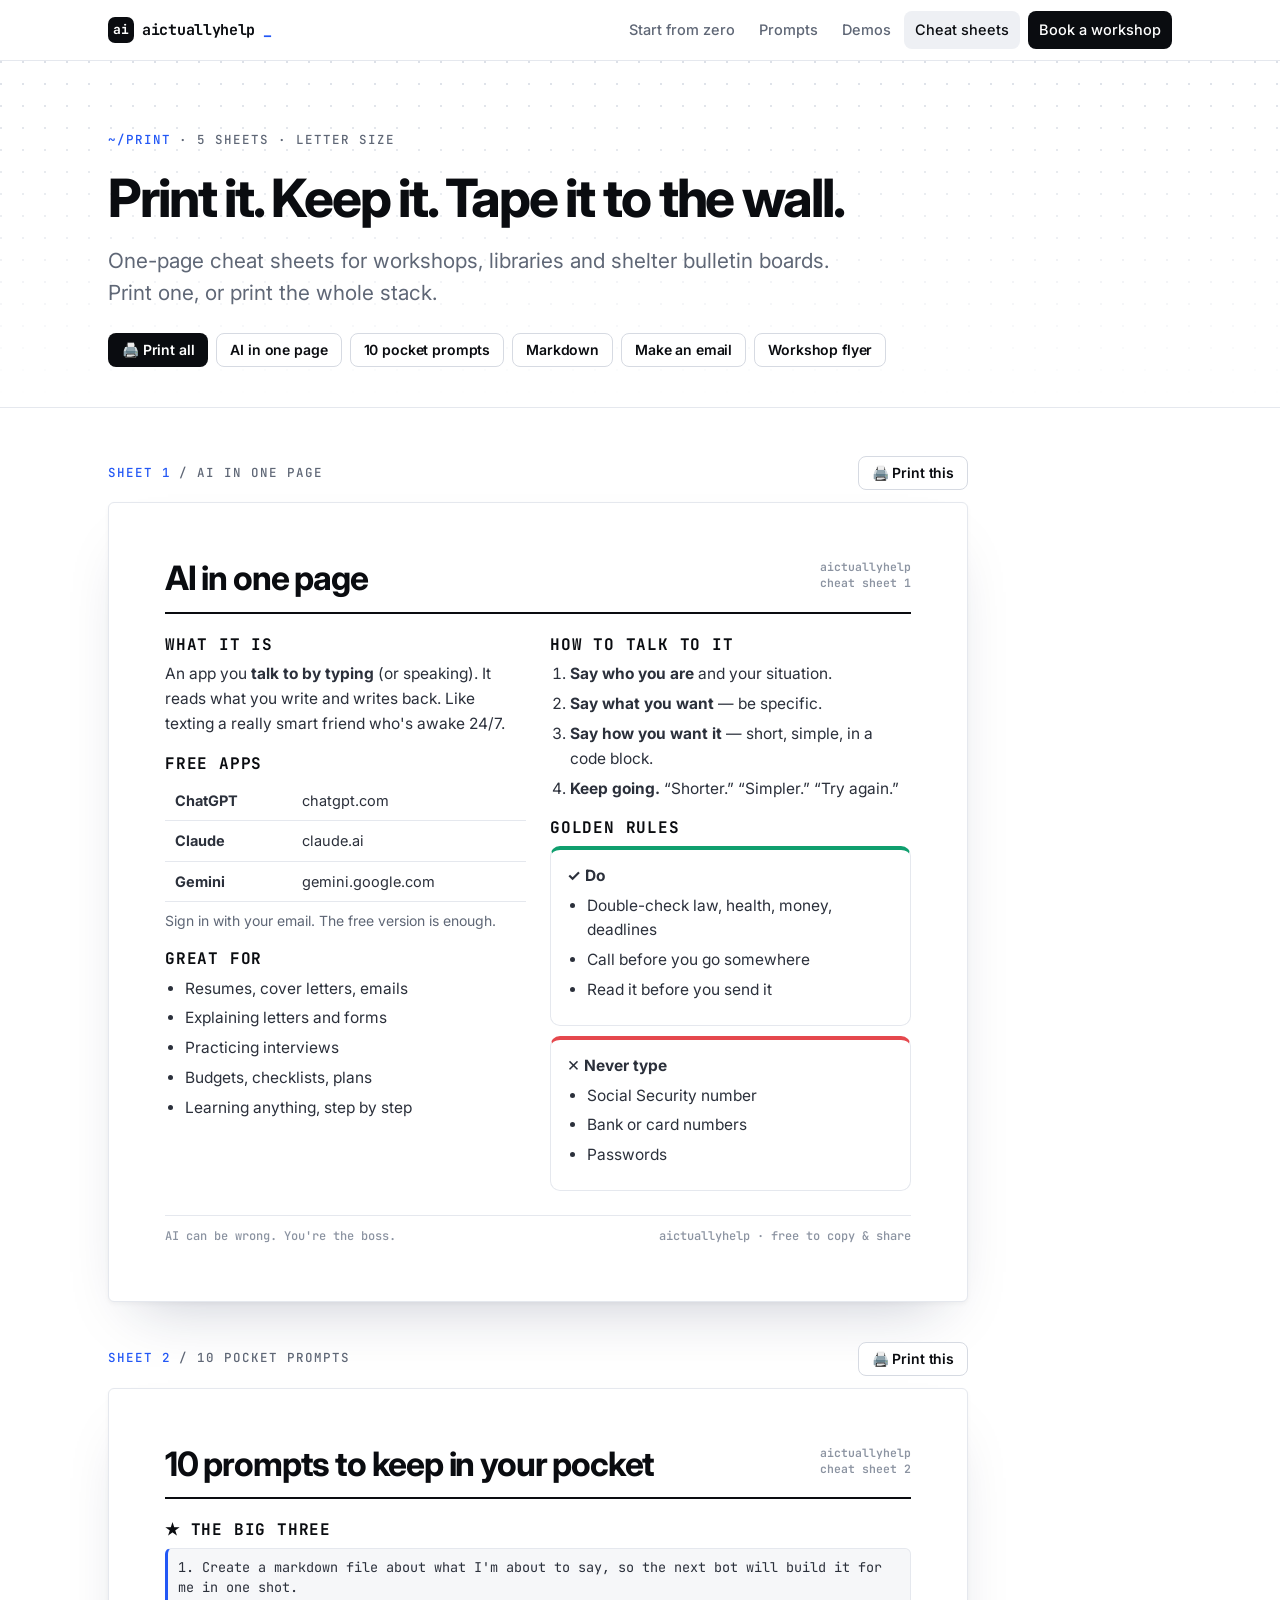
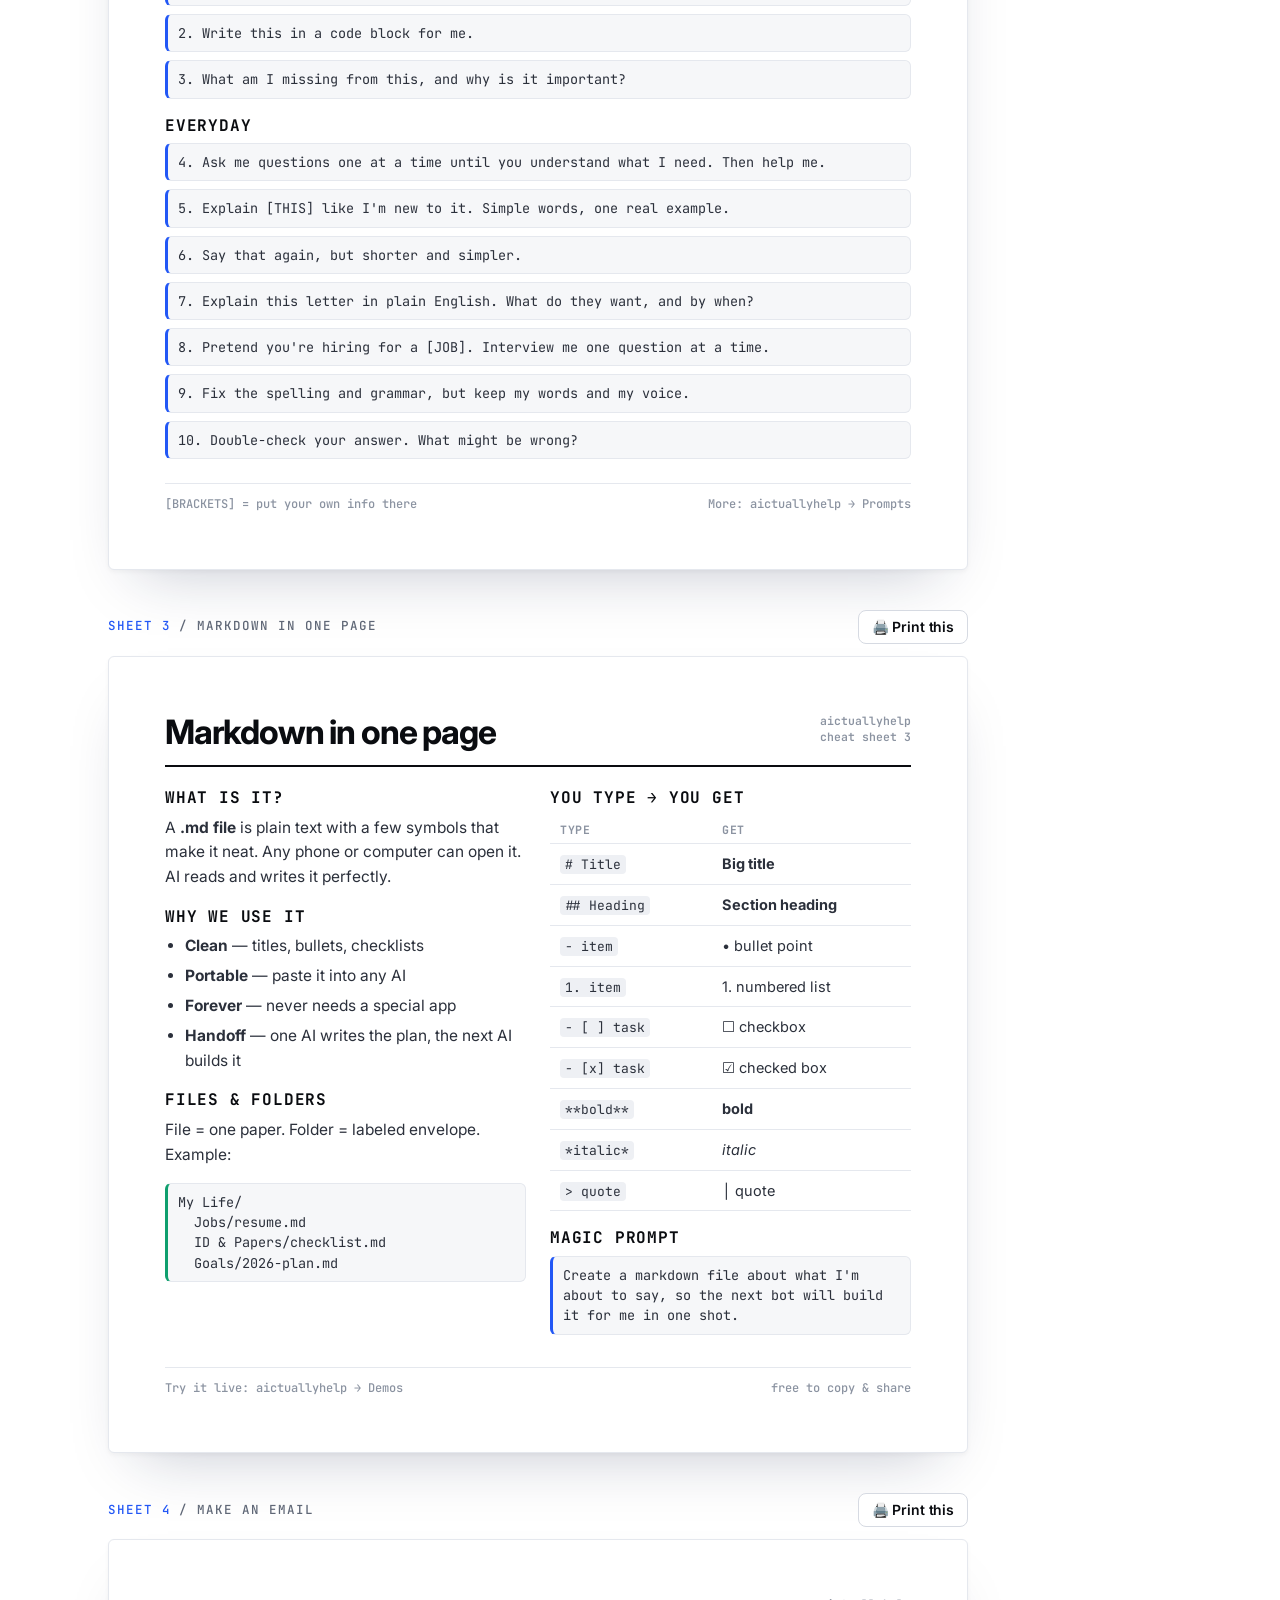
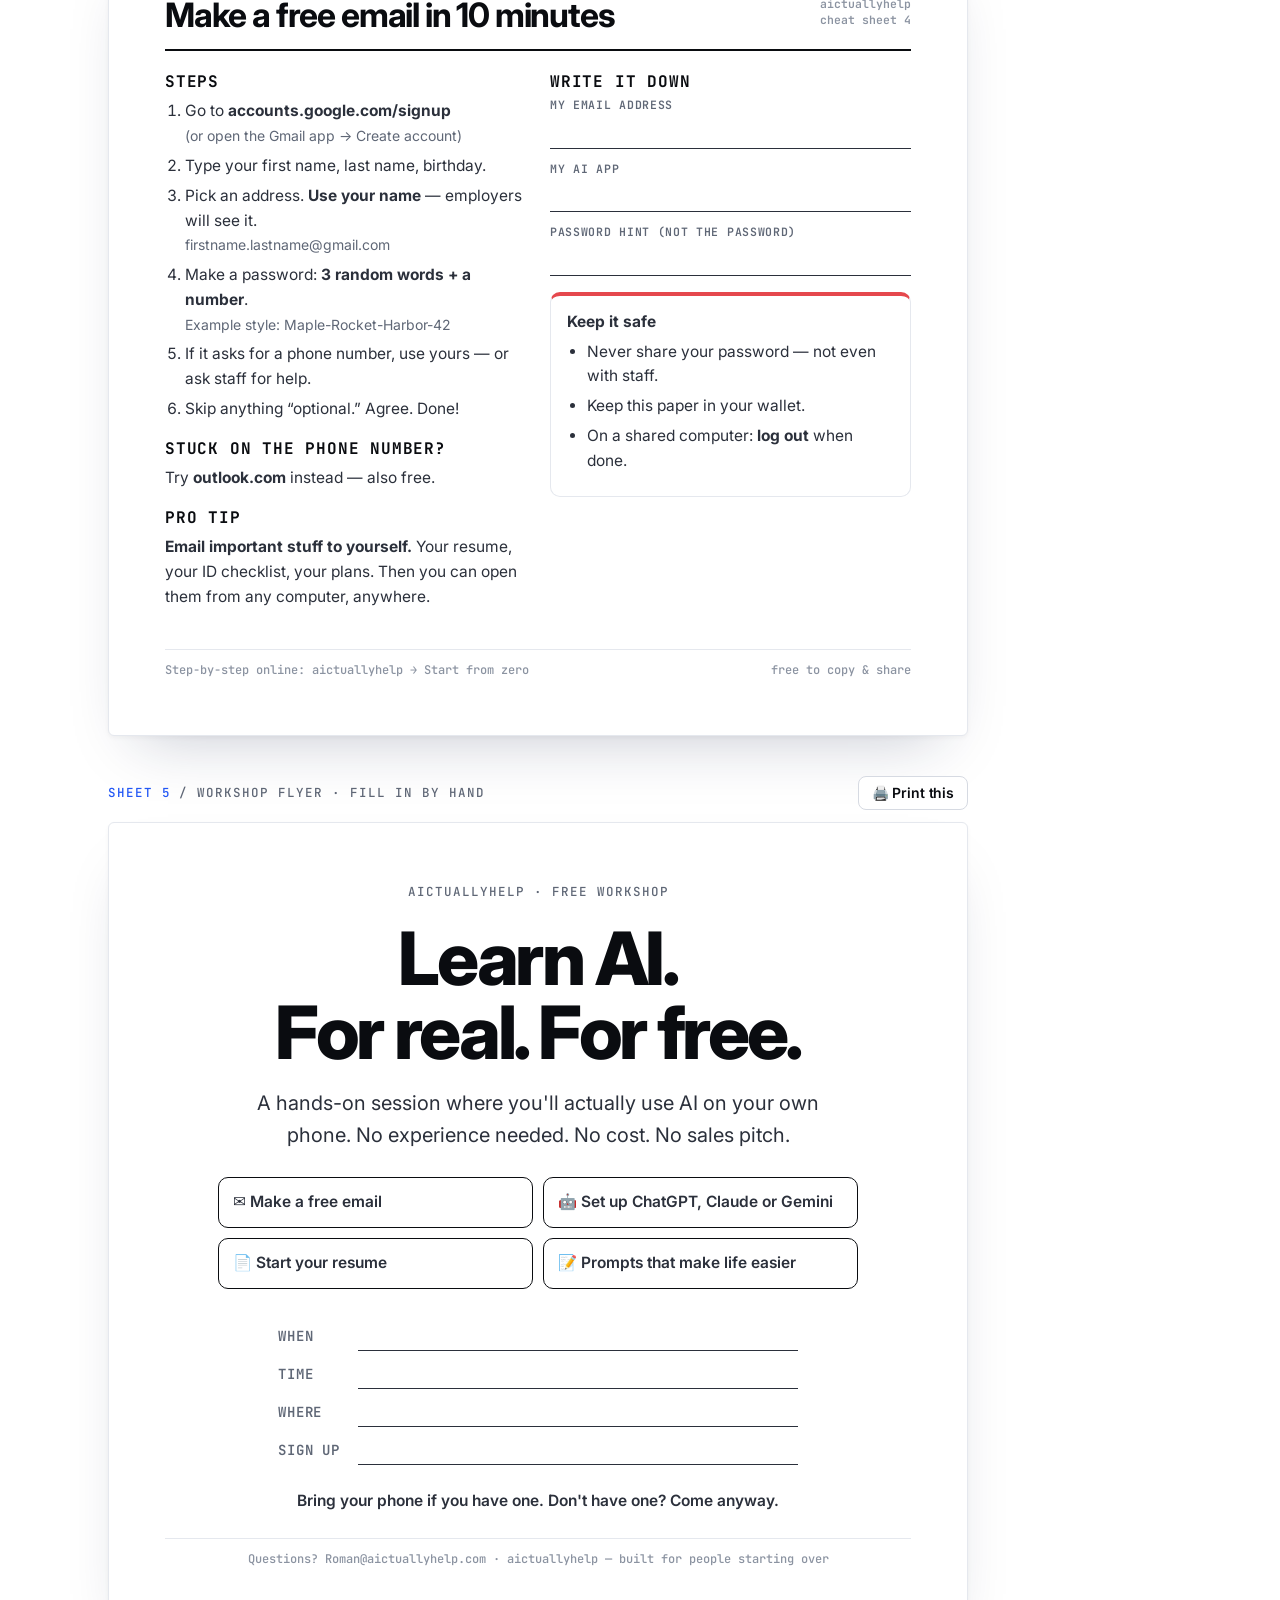
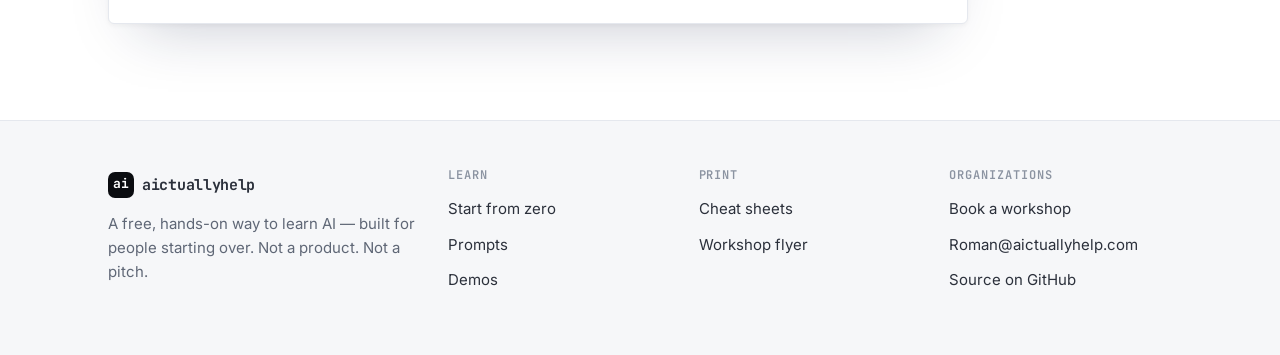
==== commit 152a1a0a: "Set contact email to Roman@aictuallyhelp.com and show it in footers and flyer Co-Authored-By: Claude" ====
--- a/cheatsheets.html
+++ b/cheatsheets.html
@@ -185,7 +185,7 @@
             <span class="fill-label">Sign up</span><div class="fill"></div>
           </div>
           <p style="margin-top:24px;font-weight:600">Bring your phone if you have one. Don't have one? Come anyway.</p>
-          <footer style="justify-content:center"><span>aictuallyhelp — built for people starting over</span></footer>
+          <footer style="justify-content:center"><span>Questions? Roman@aictuallyhelp.com · aictuallyhelp — built for people starting over</span></footer>
         </article>
       </div>
 
@@ -199,7 +199,7 @@
     </div>
     <div><h4>Learn</h4><ul><li><a href="start.html">Start from zero</a></li><li><a href="prompts.html">Prompts</a></li><li><a href="lab.html">Demos</a></li></ul></div>
     <div><h4>Print</h4><ul><li><a href="cheatsheets.html">Cheat sheets</a></li><li><a href="cheatsheets.html#flyer">Workshop flyer</a></li></ul></div>
-    <div><h4>Organizations</h4><ul><li><a href="workshops.html">Book a workshop</a></li><li><a href="https://github.com/rawmware/aictuallyhelp">Source on GitHub</a></li></ul></div>
+    <div><h4>Organizations</h4><ul><li><a href="workshops.html">Book a workshop</a></li><li><a href="mailto:Roman@aictuallyhelp.com">Roman@aictuallyhelp.com</a></li><li><a href="https://github.com/rawmware/aictuallyhelp">Source on GitHub</a></li></ul></div>
   </div></footer>
 
   <script src="assets/site.js"></script>
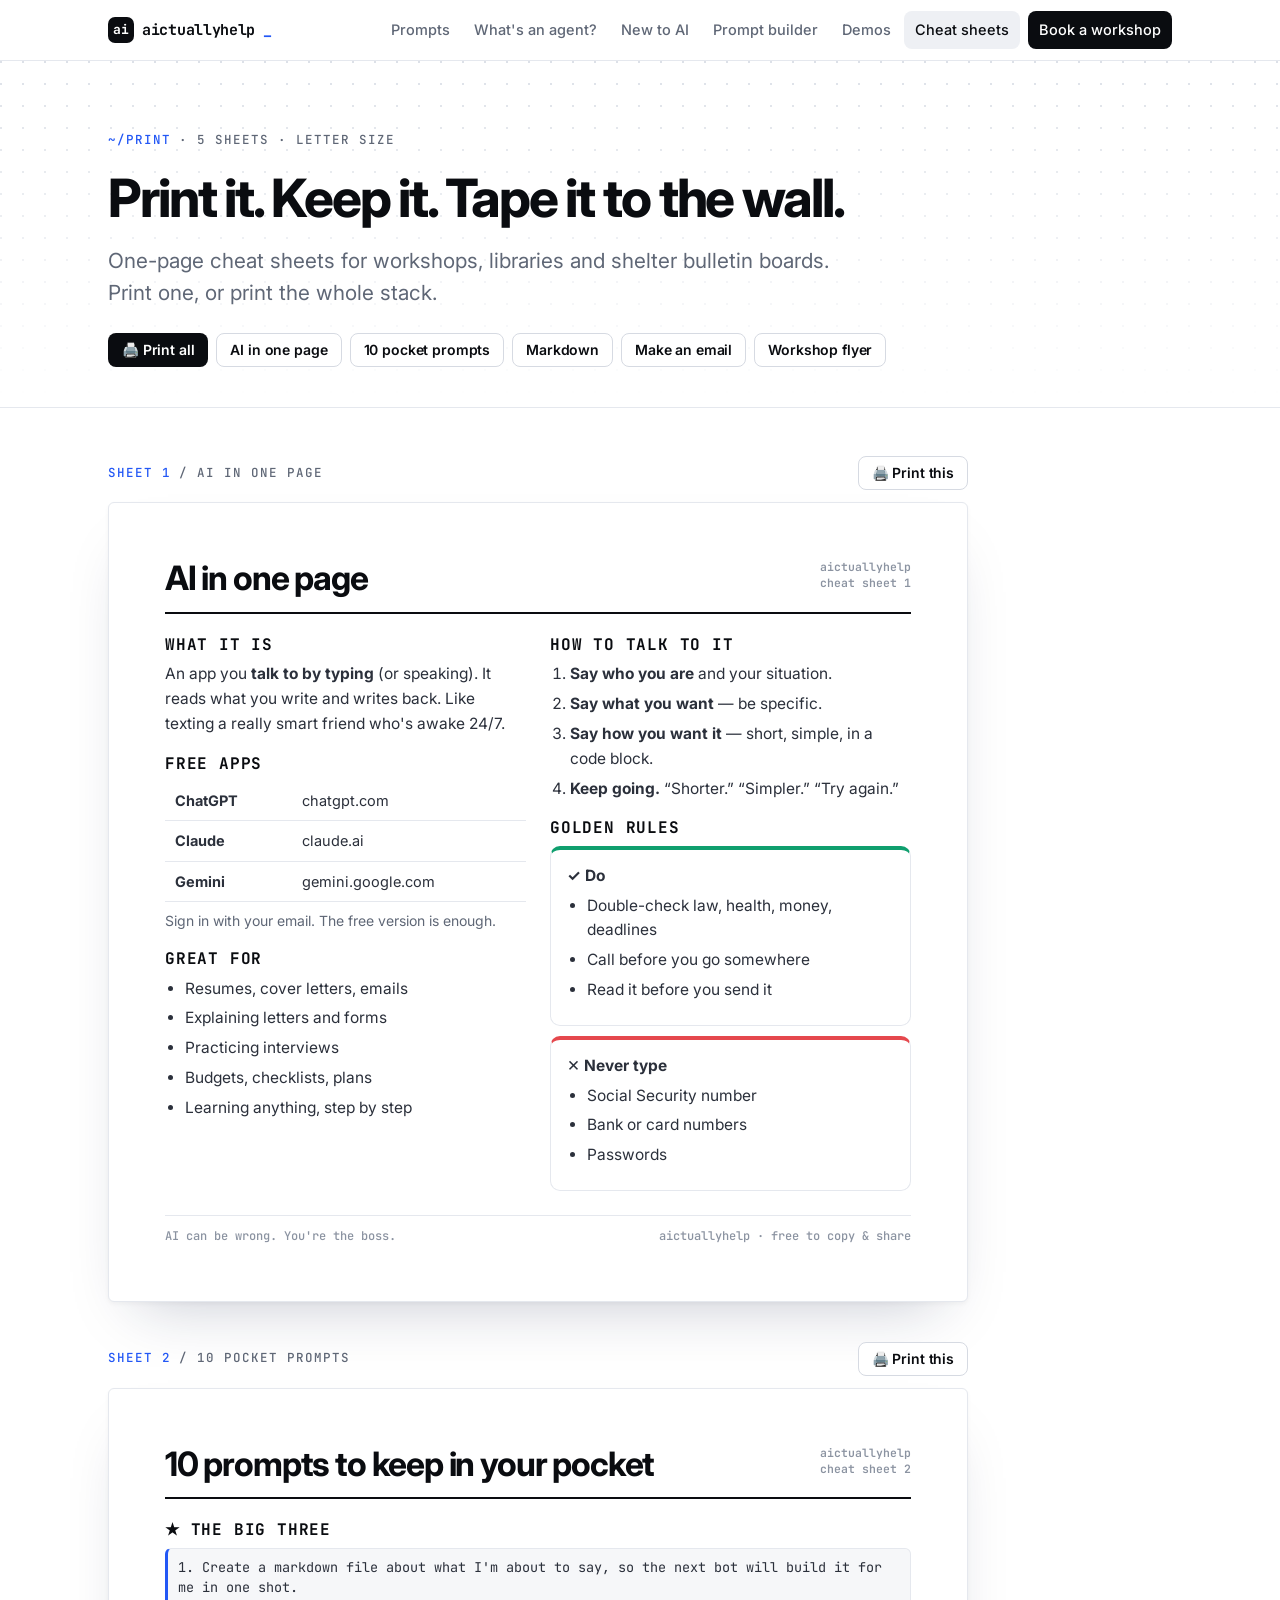
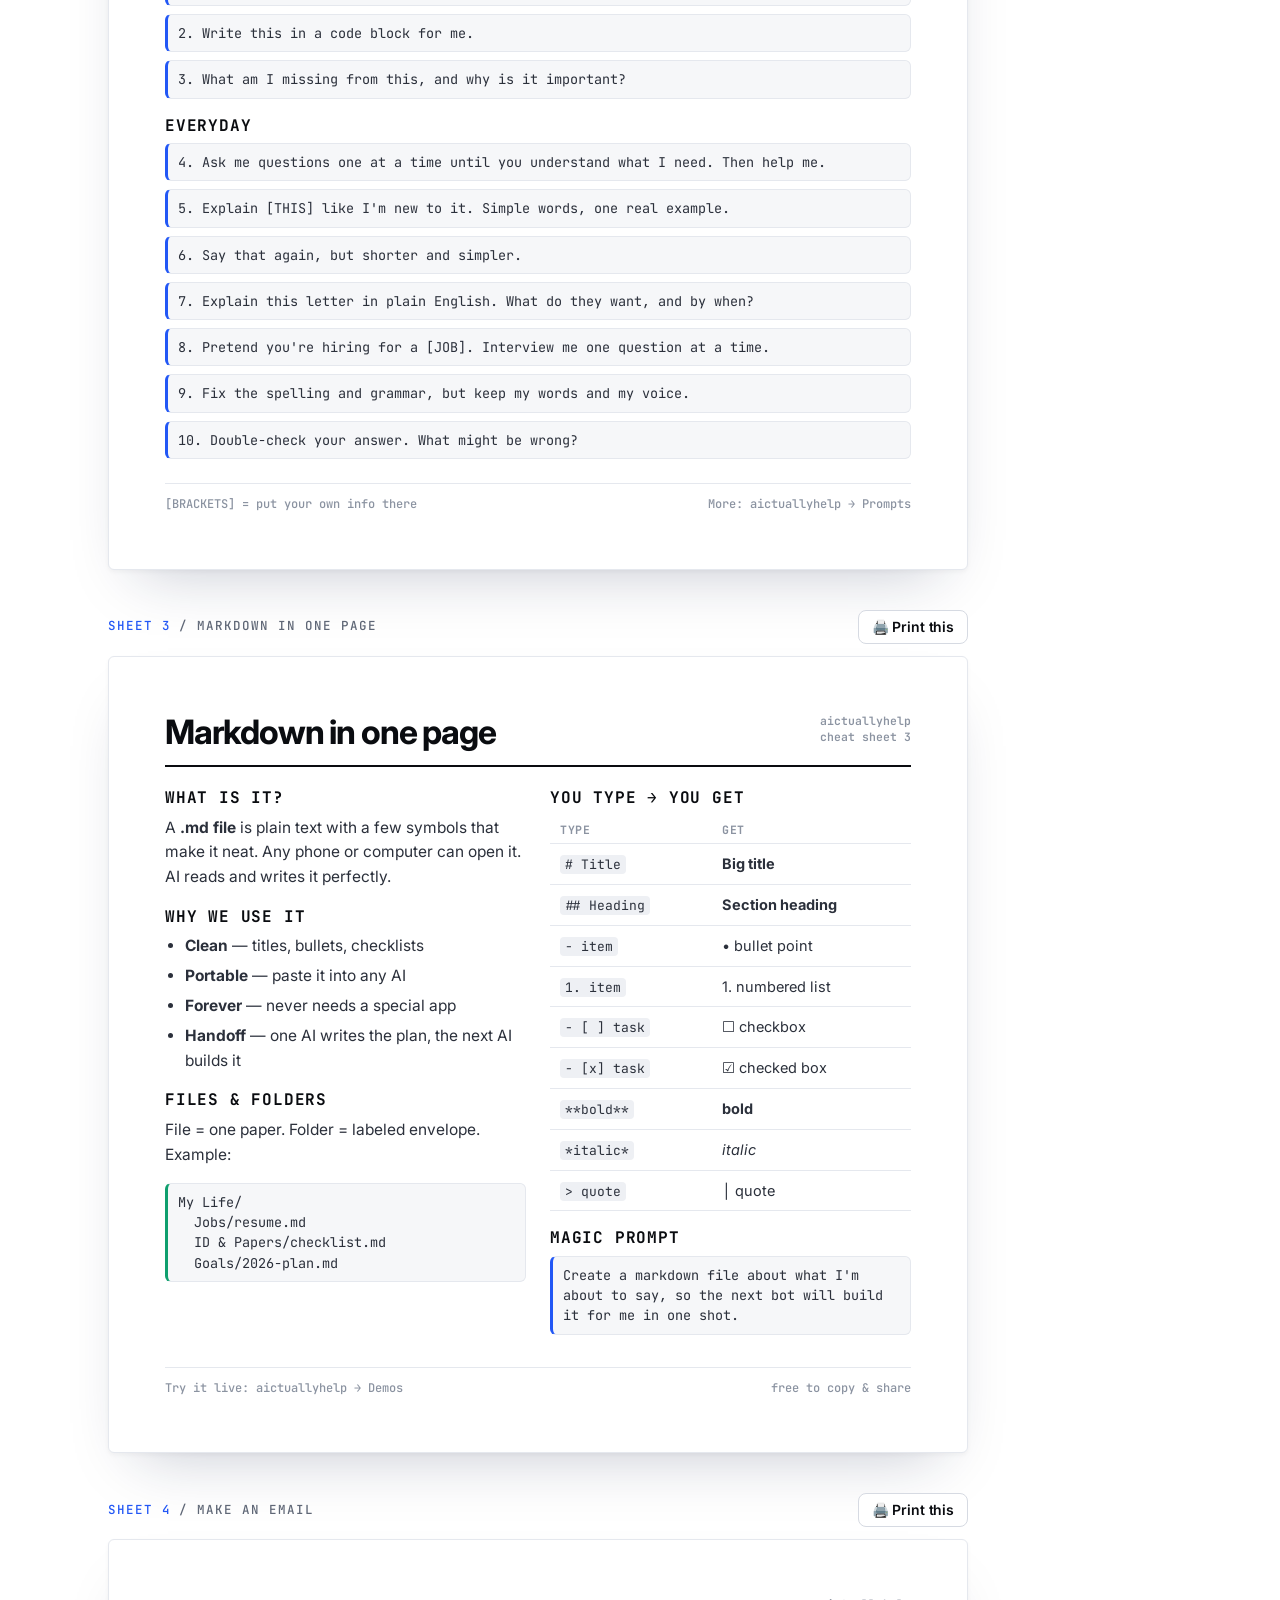
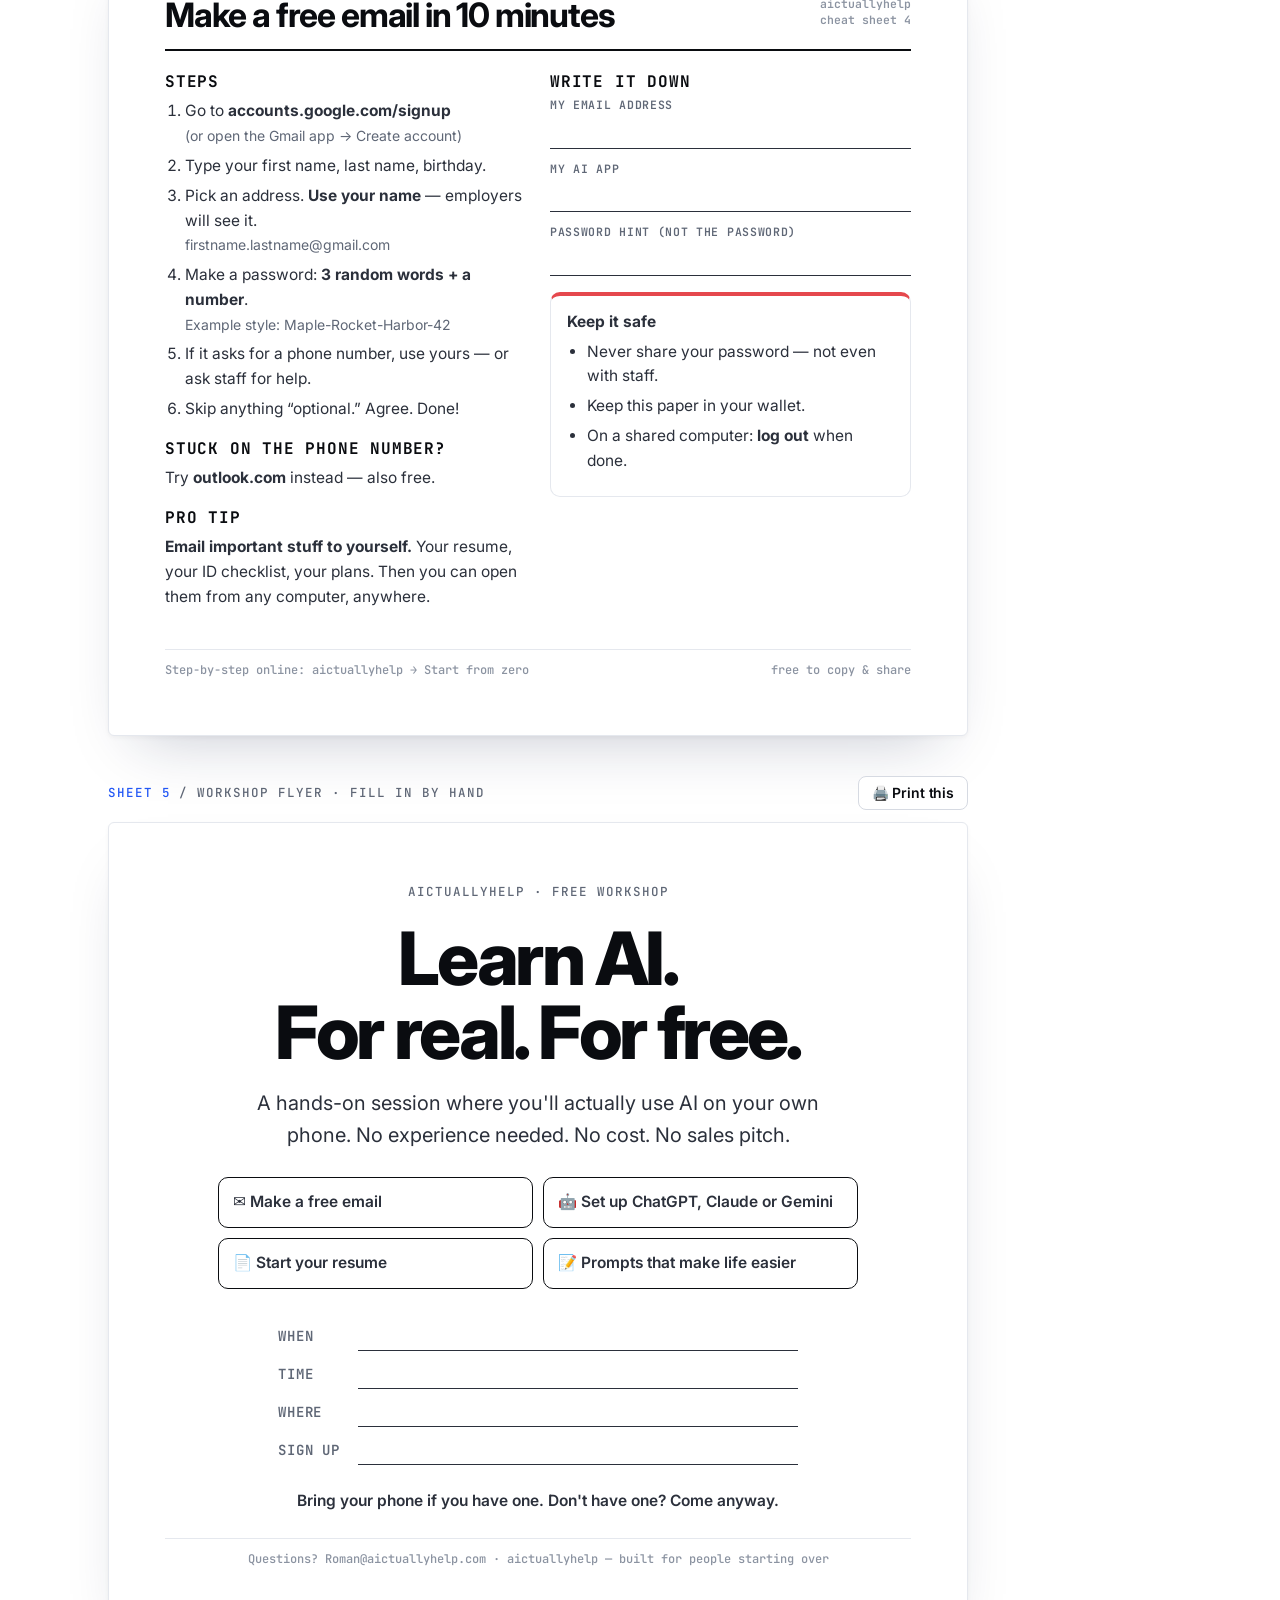
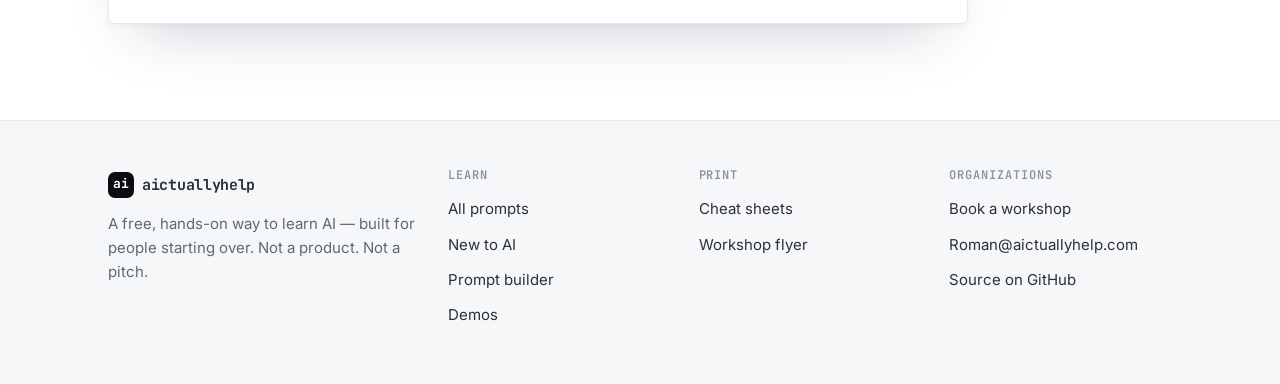
==== commit 09fddfa6: "Put prompts first: flip book, 103-prompt library, ask-your-AI explainers, sources - Home page now le" ====
--- a/cheatsheets.html
+++ b/cheatsheets.html
@@ -14,8 +14,10 @@
   <header class="topbar"><div class="wrap">
     <a class="logo" href="index.html"><span class="logo-mark">ai</span>aictuallyhelp<span class="cursor">_</span></a>
     <nav class="nav" aria-label="Main">
-      <a href="start.html">Start from zero</a>
-      <a href="prompts.html">Prompts</a>
+      <a href="index.html#library">Prompts</a>
+      <a href="index.html#explain">What's an agent?</a>
+      <a href="start.html">New to AI</a>
+      <a href="prompts.html">Prompt builder</a>
       <a href="lab.html">Demos</a>
       <a href="cheatsheets.html" aria-current="page">Cheat sheets</a>
       <a href="workshops.html" class="nav-cta">Book a workshop</a>
@@ -197,7 +199,7 @@
       <a class="logo" href="index.html"><span class="logo-mark">ai</span>aictuallyhelp</a>
       <p style="margin-top:14px">A free, hands-on way to learn AI — built for people starting over. Not a product. Not a pitch.</p>
     </div>
-    <div><h4>Learn</h4><ul><li><a href="start.html">Start from zero</a></li><li><a href="prompts.html">Prompts</a></li><li><a href="lab.html">Demos</a></li></ul></div>
+    <div><h4>Learn</h4><ul><li><a href="index.html#library">All prompts</a></li><li><a href="start.html">New to AI</a></li><li><a href="prompts.html">Prompt builder</a></li><li><a href="lab.html">Demos</a></li></ul></div>
     <div><h4>Print</h4><ul><li><a href="cheatsheets.html">Cheat sheets</a></li><li><a href="cheatsheets.html#flyer">Workshop flyer</a></li></ul></div>
     <div><h4>Organizations</h4><ul><li><a href="workshops.html">Book a workshop</a></li><li><a href="mailto:Roman@aictuallyhelp.com">Roman@aictuallyhelp.com</a></li><li><a href="https://github.com/rawmware/aictuallyhelp">Source on GitHub</a></li></ul></div>
   </div></footer>
--- a/assets/site.css
+++ b/assets/site.css
@@ -400,7 +400,7 @@
 .filters button.on { background: var(--ink); color: #fff; border-color: var(--ink); }
 .filters button .ct { font: 500 11.5px/1 var(--mono); color: var(--faint); margin-left: 4px; }
 .filters button.on .ct { color: #9aa3b2; }
-.prompt-list { display: grid; gap: 16px; grid-template-columns: repeat(auto-fill, minmax(min(100%, 340px), 1fr)); padding: 32px 0 80px; }
+.prompt-list { display: grid; gap: 16px; grid-template-columns: repeat(auto-fill, minmax(min(100%, 330px), 1fr)); padding: 28px 0 72px; }
 .pcard { background: #fff; border: 1px solid var(--line); border-radius: var(--radius-lg); overflow: hidden; display: flex; flex-direction: column; }
 .pcard .top { padding: 18px 18px 12px; display: grid; gap: 8px; }
 .pcard .top .meta { display: flex; gap: 6px; align-items: center; flex-wrap: wrap; }
@@ -609,3 +609,66 @@
   .reveal { opacity: 1 !important; transform: none !important; }
   a { color: inherit; }
 }
+
+/* ---------- use-case prompt cards ---------- */
+.ucard { background: #fff; border: 1px solid var(--line); border-radius: var(--radius-lg); padding: 18px; display: flex; flex-direction: column; gap: 12px; scroll-margin-top: 140px; transition: border-color .15s, box-shadow .15s; }
+.ucard:hover { border-color: var(--line-2); box-shadow: var(--shadow); }
+.uc-use { display: grid; gap: 6px; }
+.uc-k { font: 600 11.5px/1 var(--mono); text-transform: uppercase; letter-spacing: .07em; color: var(--faint); }
+.ucard h3 { font-size: 1.08rem; }
+.ucard h3::after { content: " →"; color: var(--blue); font-family: var(--mono); font-weight: 500; }
+.ucard .codebox { flex: 1; display: flex; flex-direction: column; }
+.ucard .codebox pre { font-size: 14px; flex: 1; }
+.uc-tip { margin: 0; font-size: 14px; color: var(--muted); padding-left: 22px; position: relative; }
+.uc-tip::before { content: "💡"; position: absolute; left: 0; top: 0; font-size: 13px; }
+
+/* ---------- flip book ---------- */
+.flip { position: relative; }
+.flip-stack { position: relative; perspective: 1400px; }
+.flip-stack::before, .flip-stack::after {
+  content: ""; position: absolute; left: 14px; right: 14px; bottom: -10px; height: 40px; z-index: 0;
+  background: #fff; border: 1px solid var(--line); border-radius: var(--radius-lg);
+}
+.flip-stack::after { left: 28px; right: 28px; bottom: -20px; opacity: .7; z-index: -1; }
+.flip-card {
+  position: relative; z-index: 1; background: #fff; border: 1px solid var(--line); border-radius: var(--radius-lg);
+  box-shadow: var(--shadow-lg); padding: 22px; min-height: 360px; display: flex; flex-direction: column; gap: 14px;
+  transform-origin: 50% 50%; backface-visibility: hidden;
+}
+.flip-card.flip-out { transition: transform .26s ease-in, opacity .26s ease-in; transform: rotateX(80deg) translateY(-10px); opacity: 0; }
+.flip-card.flip-out-back { transition: transform .26s ease-in, opacity .26s ease-in; transform: rotateX(-80deg) translateY(10px); opacity: 0; }
+.flip-card.flip-in { animation: flipIn .28s ease-out both; }
+.flip-card.flip-in-back { animation: flipInBack .28s ease-out both; }
+@keyframes flipIn { from { transform: rotateX(-80deg) translateY(10px); opacity: 0; } to { transform: none; opacity: 1; } }
+@keyframes flipInBack { from { transform: rotateX(80deg) translateY(-10px); opacity: 0; } to { transform: none; opacity: 1; } }
+.flip-top { display: flex; justify-content: space-between; align-items: center; gap: 10px; }
+.flip-use { font-size: clamp(1.3rem, 2.6vw, 1.7rem); letter-spacing: -.03em; }
+.flip-use::after { content: " →"; color: var(--blue); font-family: var(--mono); font-weight: 500; }
+.flip-card .codebox { flex: 1; display: flex; flex-direction: column; }
+.flip-card .codebox pre { font-size: 15.5px; flex: 1; }
+.flip-card .copy { padding: 9px 14px; font-size: 13.5px; background: var(--ink); color: #fff; border-color: var(--ink); }
+.flip-card .copy:hover { background: #262b36; }
+.flip-card .copy.done { background: var(--green); border-color: var(--green); color: #fff; }
+.flip-ctrl { display: flex; align-items: center; gap: 10px; margin-top: 34px; font: 600 13px/1 var(--mono); color: var(--muted); }
+.flip-btn { width: 36px; height: 36px; border-radius: 9px; border: 1px solid var(--line-2); background: #fff; cursor: pointer; font-size: 16px; color: var(--ink-2); display: grid; place-items: center; flex: none; }
+.flip-btn:hover { border-color: var(--blue); color: var(--blue); }
+.flip-btn[data-a="pause"] { font-size: 11px; }
+.flip-timer { flex: 1; height: 4px; border-radius: 99px; background: var(--bg-sunk); overflow: hidden; }
+.flip-timer i { display: block; height: 100%; width: 0; background: var(--blue); border-radius: 99px; }
+.flip-count { min-width: 64px; }
+
+.how3 { display: flex; flex-wrap: wrap; gap: 8px 18px; margin-top: 26px; font: 500 13.5px/1.3 var(--mono); color: var(--muted); }
+.how3 b { color: var(--blue); }
+
+/* ---------- concepts & sources ---------- */
+.concept { display: flex; flex-direction: column; gap: 12px; }
+.concept h3 { font-size: 1.15rem; }
+.concept p { margin: 0; color: var(--ink-2); font-size: 15.5px; }
+.concept .codebox pre { font-size: 13.5px; }
+.source { display: flex; flex-direction: column; gap: 10px; }
+.source .meta { font: 500 12.5px/1.4 var(--mono); color: var(--faint); }
+.source h3 a { color: var(--ink); }
+.source h3 a::after { content: " ↗"; color: var(--blue); font-size: .85em; }
+.source p { margin: 0; color: var(--muted); font-size: 15px; }
+.source .codebox pre { font-size: 13.5px; }
+@media (max-width: 480px) { .btn { white-space: normal; text-align: center; line-height: 1.25; } }
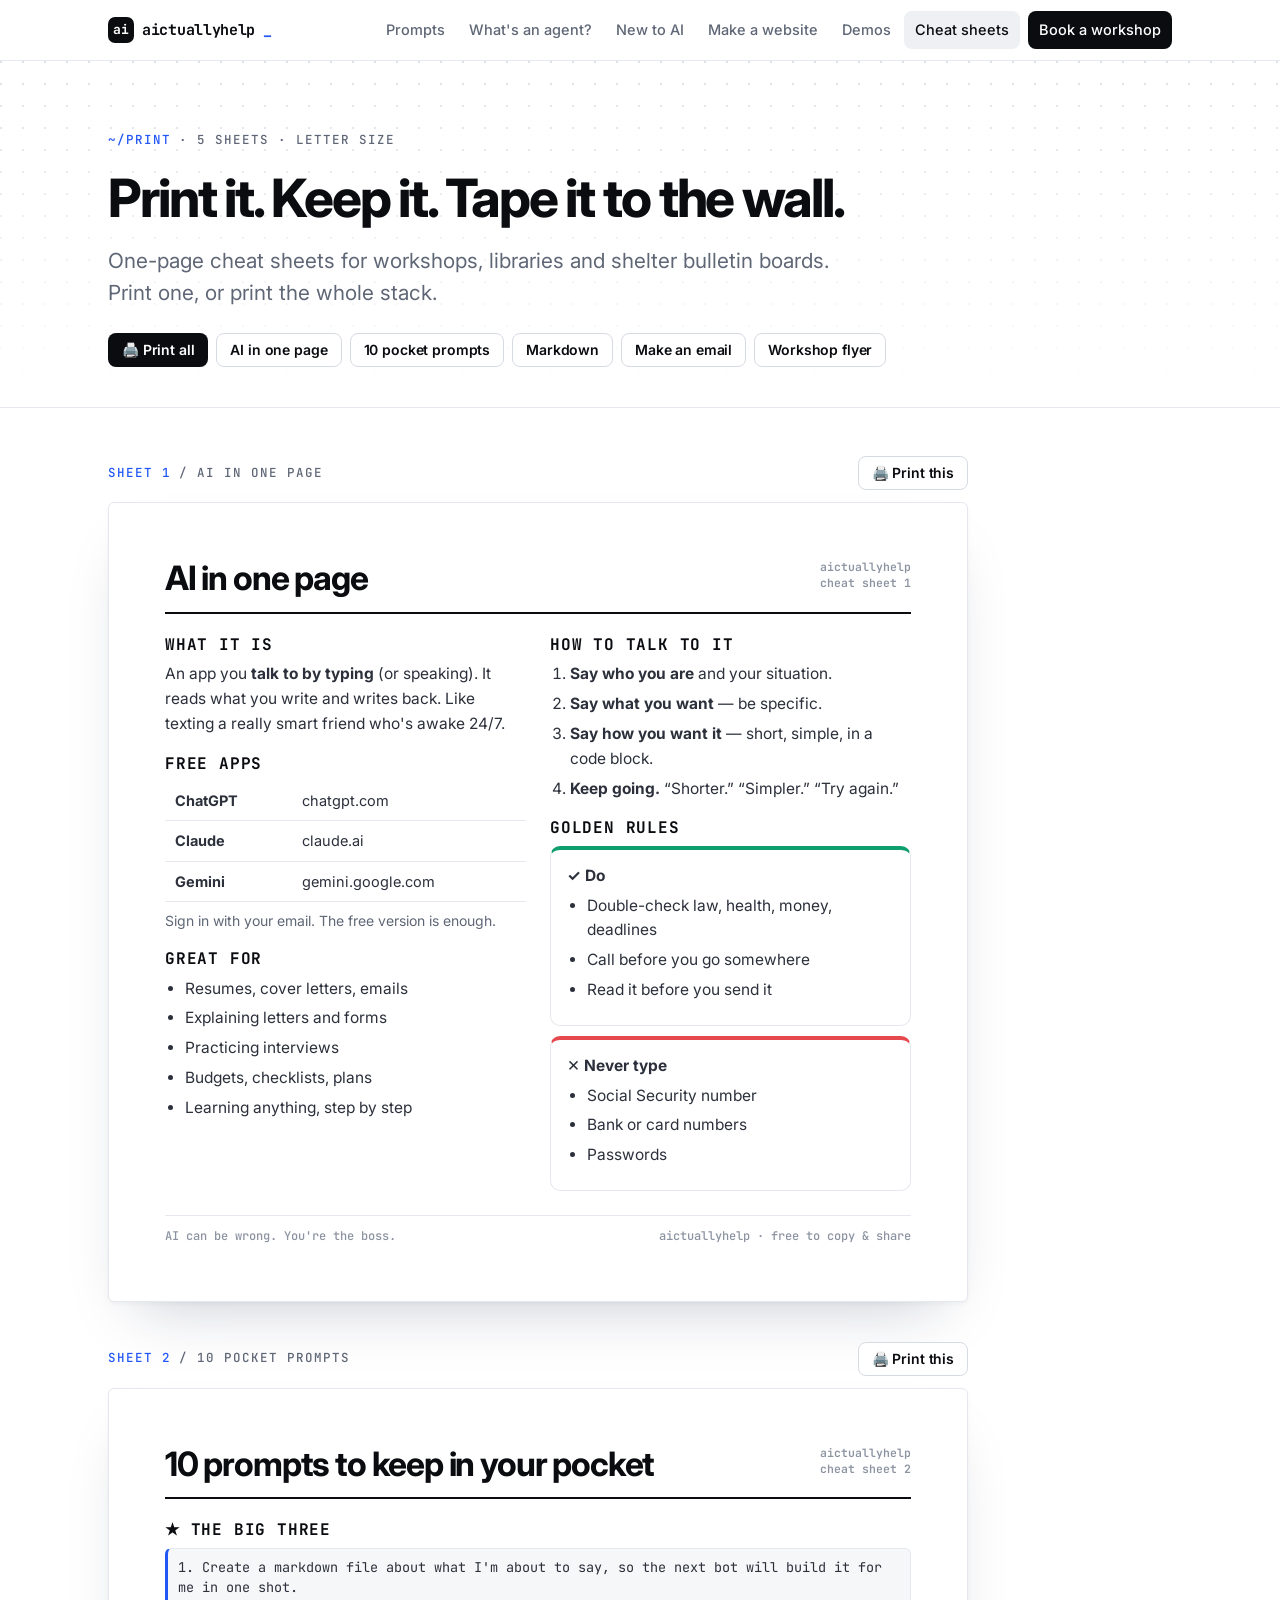
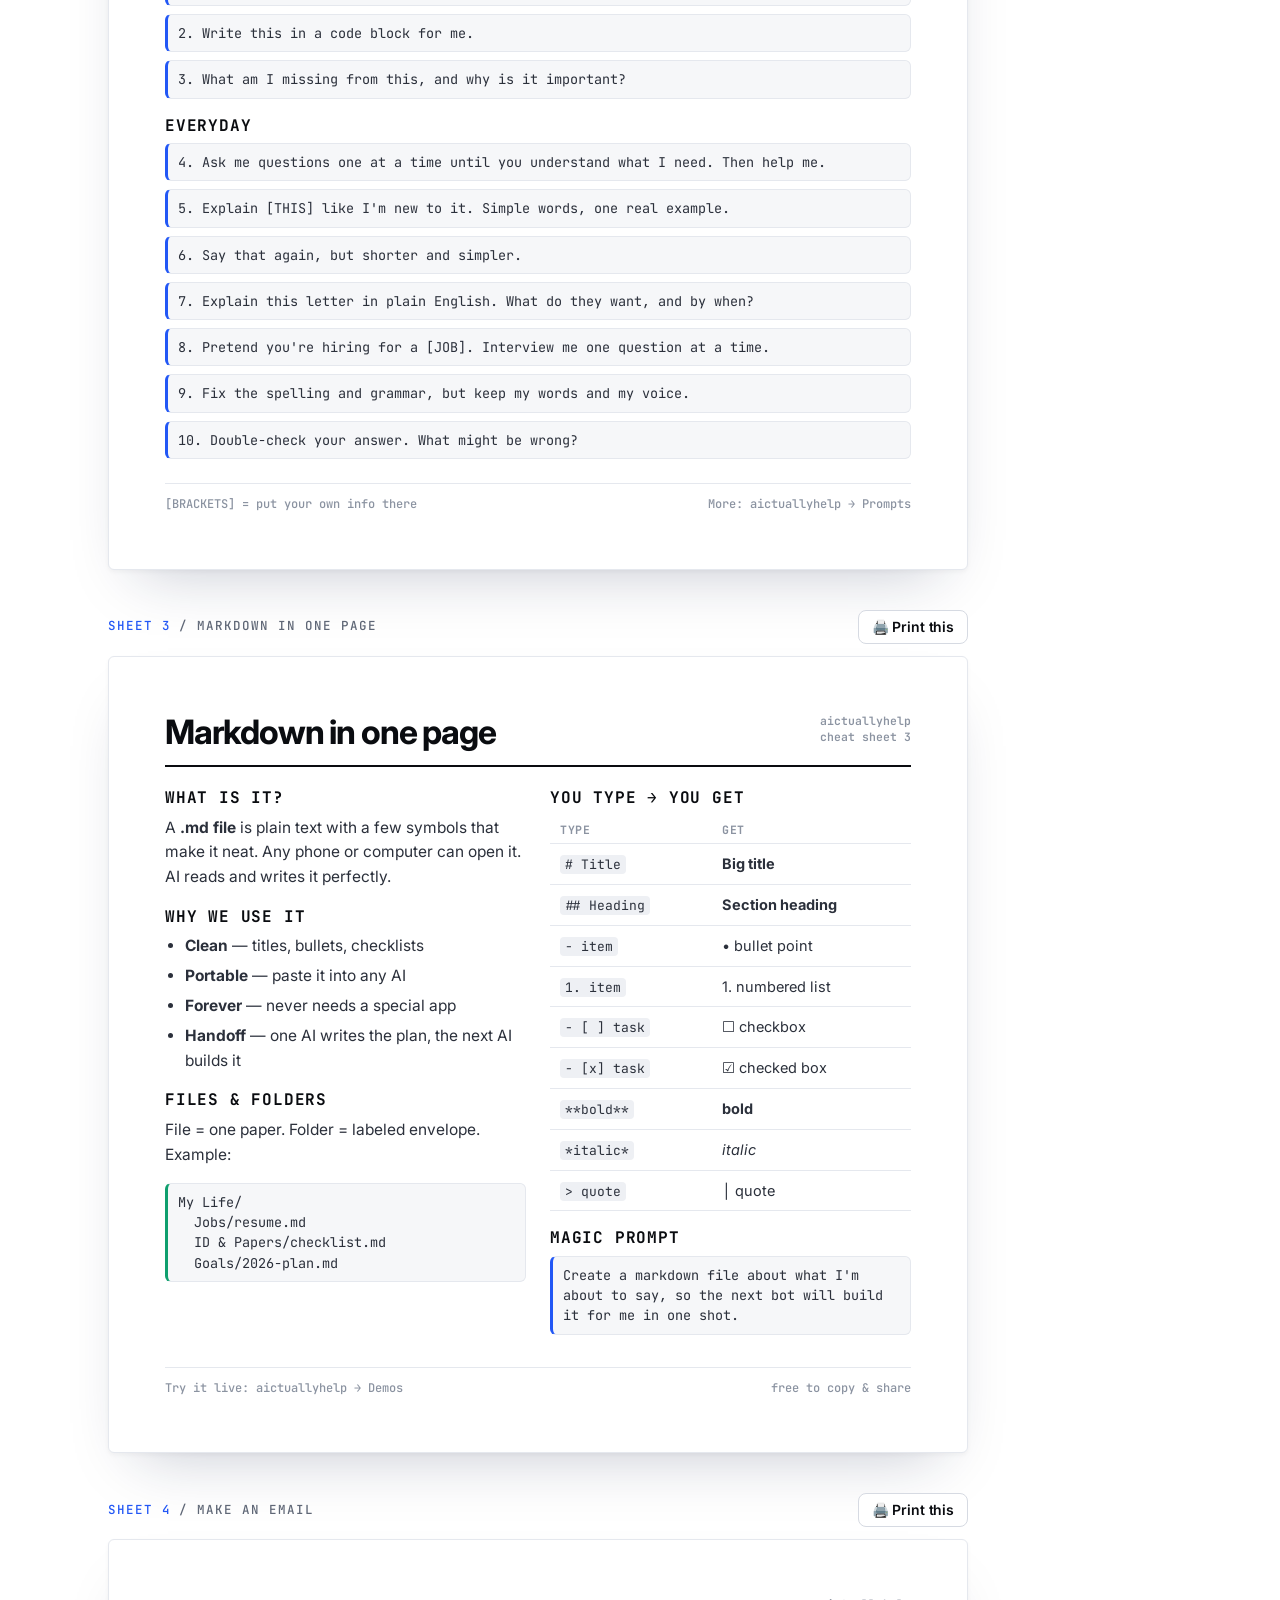
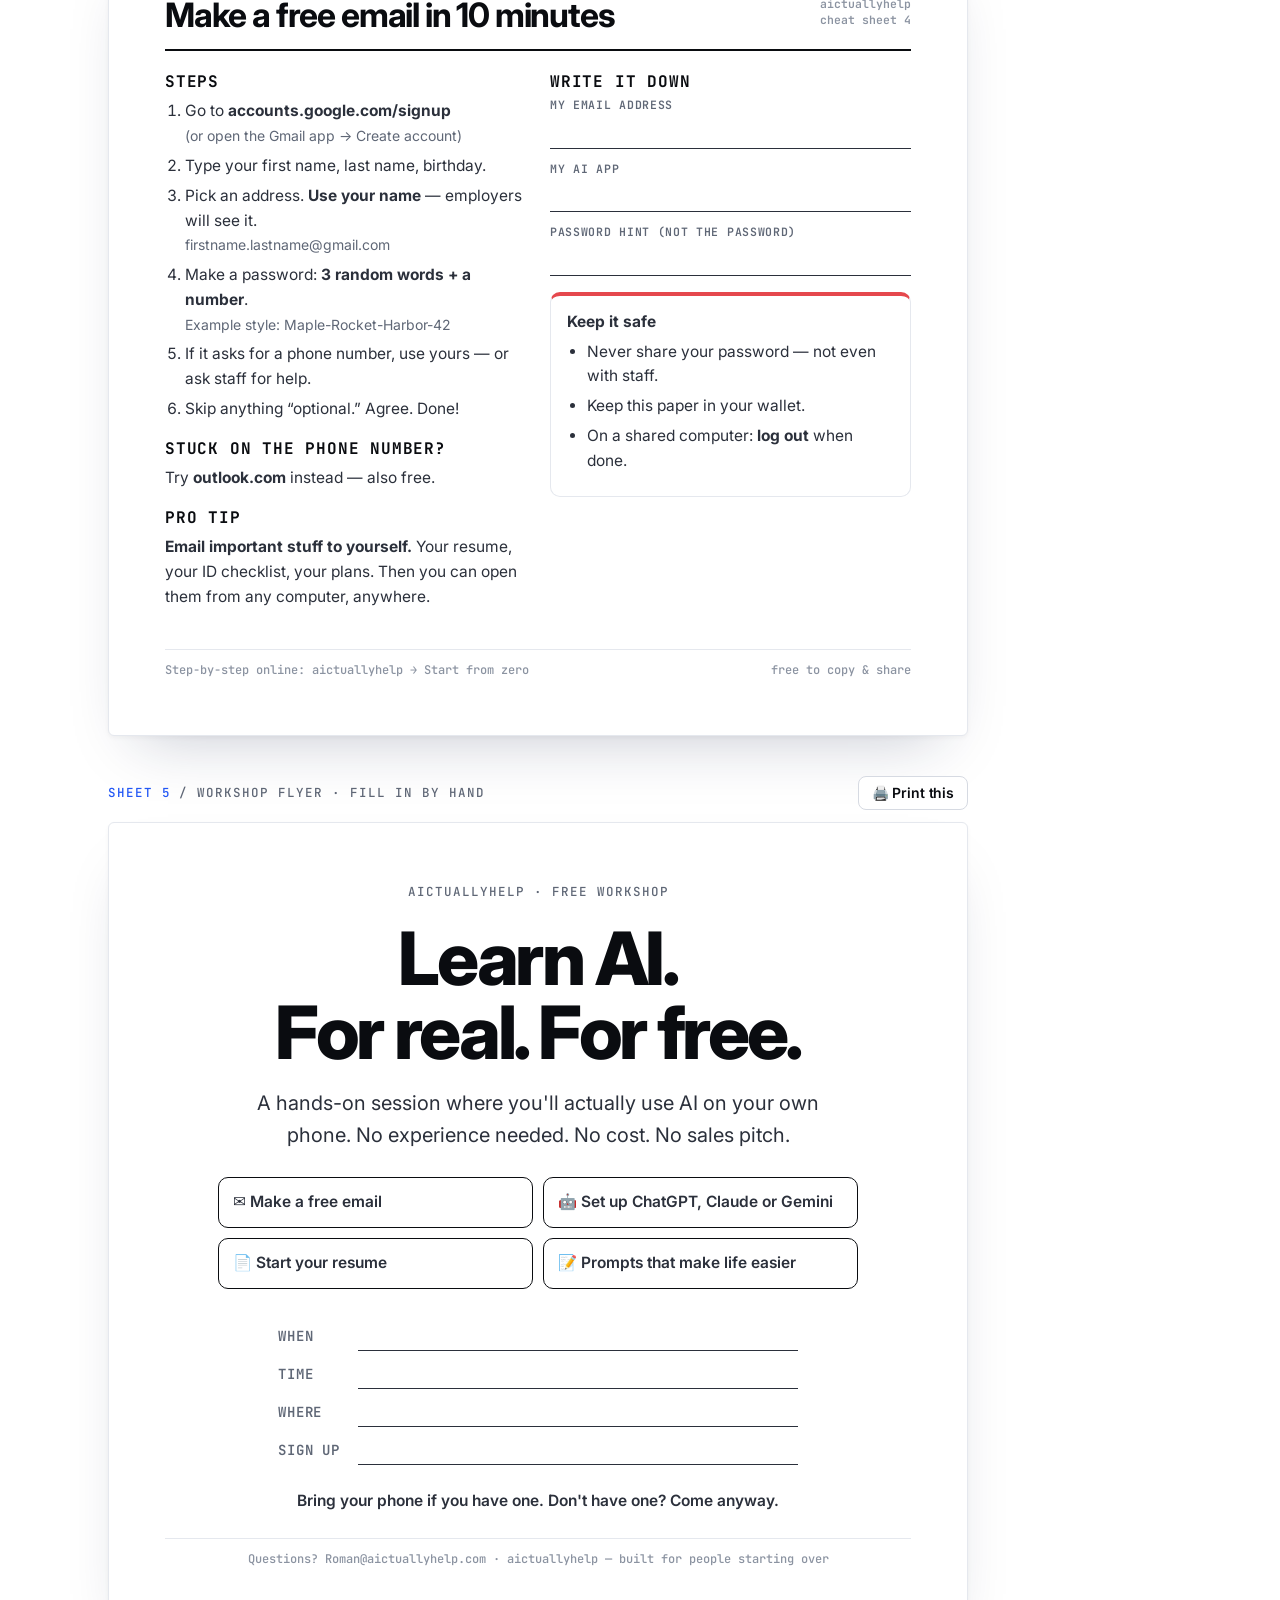
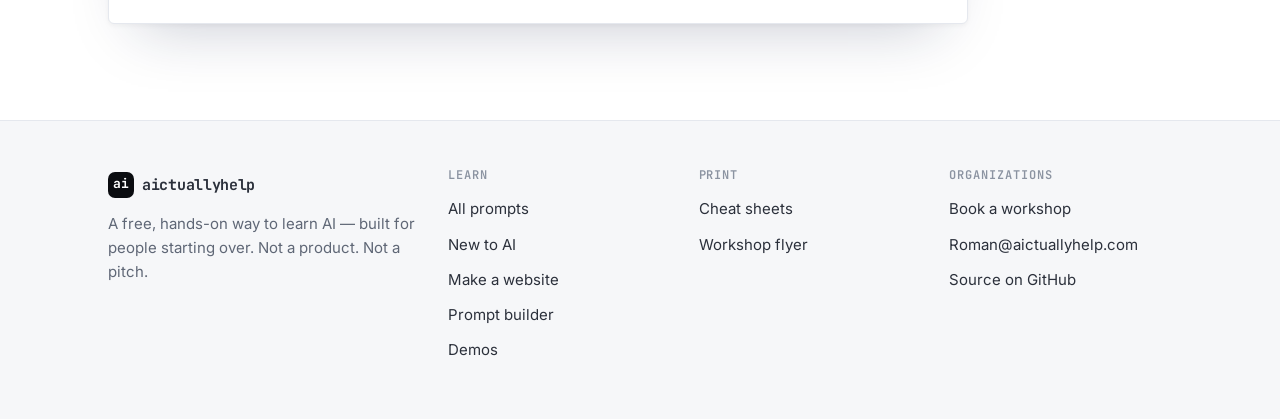
==== commit 31d44316: "Add 'Make a real website right now' page - Master prompt at the top that walks a beginner through th" ====
--- a/cheatsheets.html
+++ b/cheatsheets.html
@@ -17,7 +17,7 @@
       <a href="index.html#library">Prompts</a>
       <a href="index.html#explain">What's an agent?</a>
       <a href="start.html">New to AI</a>
-      <a href="prompts.html">Prompt builder</a>
+      <a href="website.html">Make a website</a>
       <a href="lab.html">Demos</a>
       <a href="cheatsheets.html" aria-current="page">Cheat sheets</a>
       <a href="workshops.html" class="nav-cta">Book a workshop</a>
@@ -199,7 +199,7 @@
       <a class="logo" href="index.html"><span class="logo-mark">ai</span>aictuallyhelp</a>
       <p style="margin-top:14px">A free, hands-on way to learn AI — built for people starting over. Not a product. Not a pitch.</p>
     </div>
-    <div><h4>Learn</h4><ul><li><a href="index.html#library">All prompts</a></li><li><a href="start.html">New to AI</a></li><li><a href="prompts.html">Prompt builder</a></li><li><a href="lab.html">Demos</a></li></ul></div>
+    <div><h4>Learn</h4><ul><li><a href="index.html#library">All prompts</a></li><li><a href="start.html">New to AI</a></li><li><a href="website.html">Make a website</a></li><li><a href="prompts.html">Prompt builder</a></li><li><a href="lab.html">Demos</a></li></ul></div>
     <div><h4>Print</h4><ul><li><a href="cheatsheets.html">Cheat sheets</a></li><li><a href="cheatsheets.html#flyer">Workshop flyer</a></li></ul></div>
     <div><h4>Organizations</h4><ul><li><a href="workshops.html">Book a workshop</a></li><li><a href="mailto:Roman@aictuallyhelp.com">Roman@aictuallyhelp.com</a></li><li><a href="https://github.com/rawmware/aictuallyhelp">Source on GitHub</a></li></ul></div>
   </div></footer>
--- a/assets/site.css
+++ b/assets/site.css
@@ -672,3 +672,22 @@
 .source p { margin: 0; color: var(--muted); font-size: 15px; }
 .source .codebox pre { font-size: 13.5px; }
 @media (max-width: 480px) { .btn { white-space: normal; text-align: center; line-height: 1.25; } }
+
+/* ---------- website page ---------- */
+.flow { display: grid; gap: 12px; grid-template-columns: 1fr; align-items: stretch; }
+@media (min-width: 980px) { .flow { grid-template-columns: 1fr auto 1fr auto 1fr auto 1fr; } }
+.flow-step { background: #fff; border: 1px solid var(--line); border-radius: var(--radius-lg); padding: 20px; display: grid; gap: 6px; align-content: start; }
+.flow-step b { font-size: 1.1rem; }
+.flow-step span:last-child { color: var(--muted); font-size: 15px; }
+.flow-ic { font-size: 26px; width: 44px; height: 44px; display: grid; place-items: center; border-radius: 10px; background: var(--bg-soft); border: 1px solid var(--line); margin-bottom: 6px; }
+.flow-arrow { display: grid; place-items: center; color: var(--blue); font: 600 20px/1 var(--mono); }
+@media (max-width: 979px) { .flow-arrow { transform: rotate(90deg); } }
+table.dns { width: 100%; border-collapse: collapse; font-size: 14.5px; min-width: 360px; }
+table.dns th, table.dns td { text-align: left; padding: 10px 14px; border-bottom: 1px solid var(--line); }
+table.dns th { font: 600 11.5px/1 var(--mono); text-transform: uppercase; letter-spacing: .06em; color: var(--faint); background: #fff; }
+table.dns tr:last-child td { border-bottom: 0; }
+.cta-strip { display: flex; flex-wrap: wrap; align-items: center; justify-content: space-between; gap: 16px; margin-top: 28px; padding: 22px 24px; border-radius: var(--radius-lg); background: #fff; border: 1px solid var(--line); box-shadow: var(--shadow); }
+.cta-strip b { font-size: 1.15rem; letter-spacing: -.02em; }
+.cta-strip p { margin: 4px 0 0; color: var(--muted); font-size: 15px; }
+.step > .body { min-width: 0; }
+@media (max-width: 600px) { .step { grid-template-columns: minmax(0, 1fr); } }
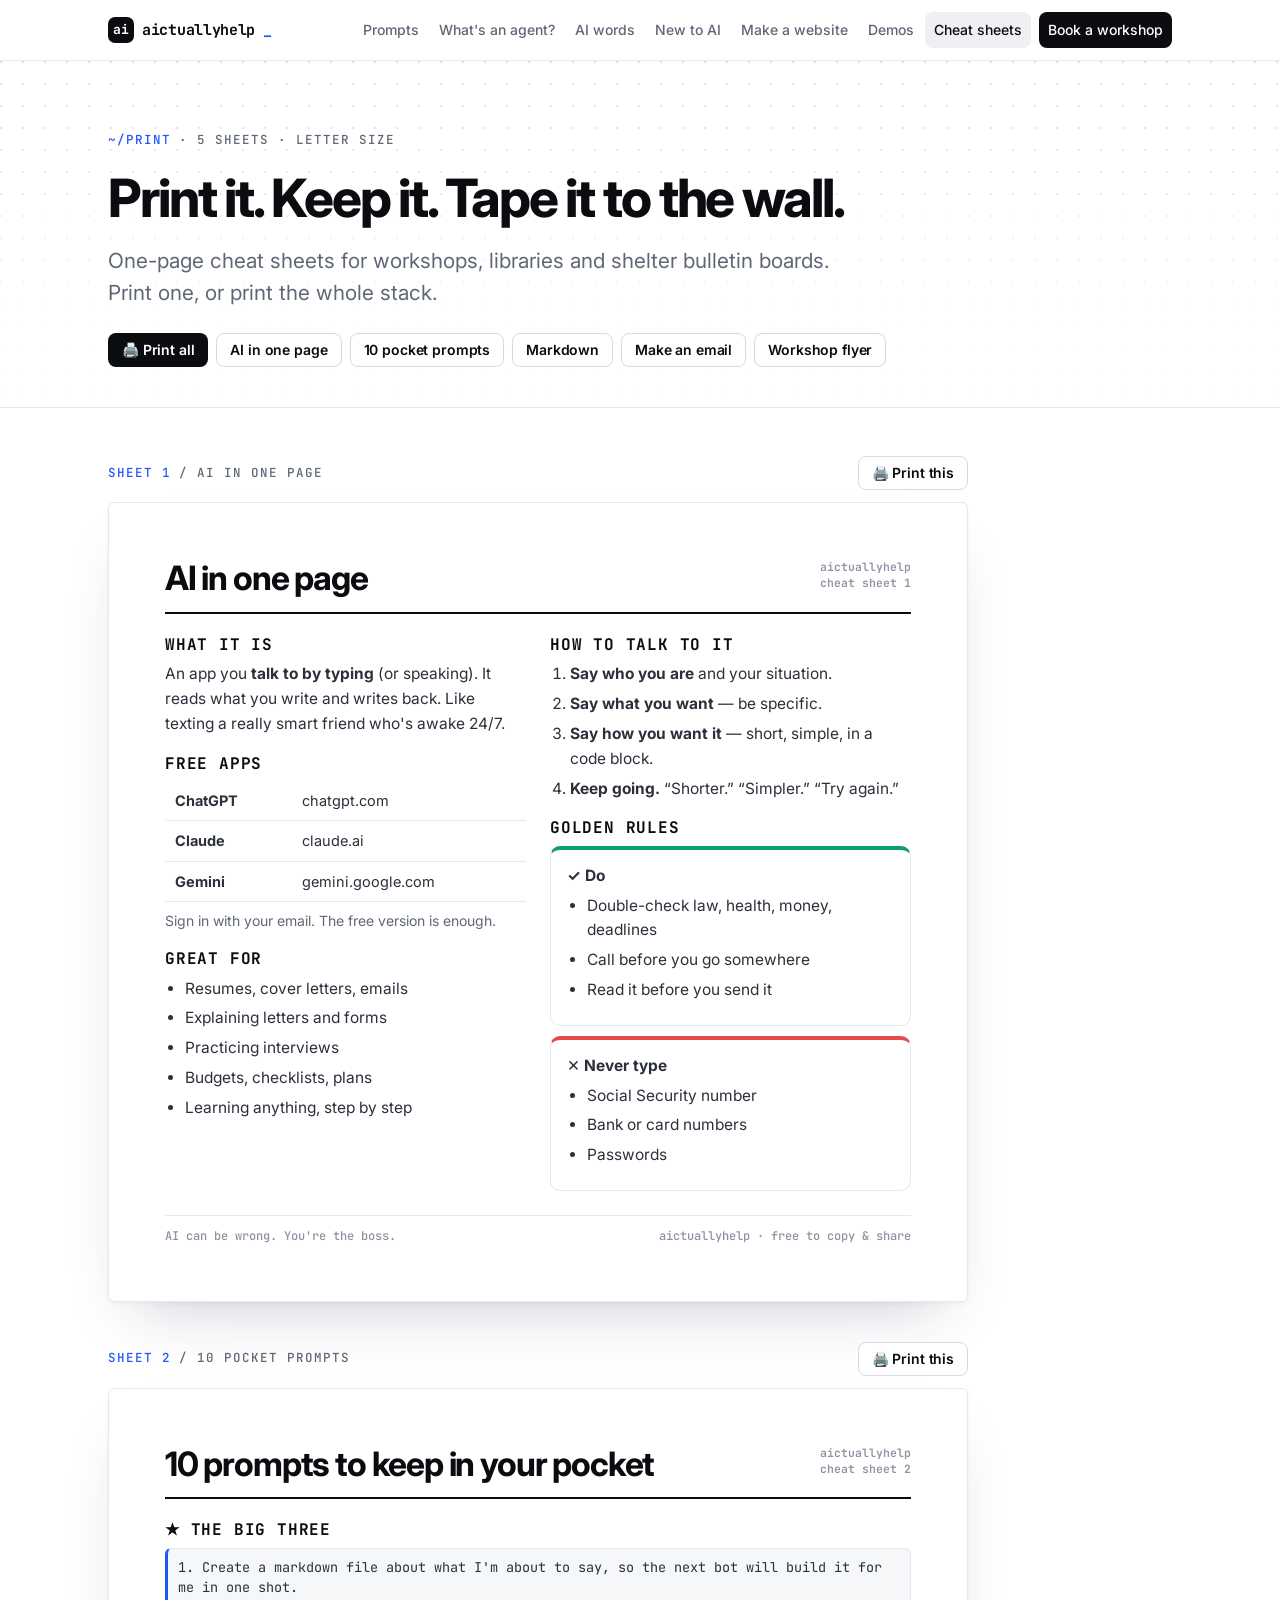
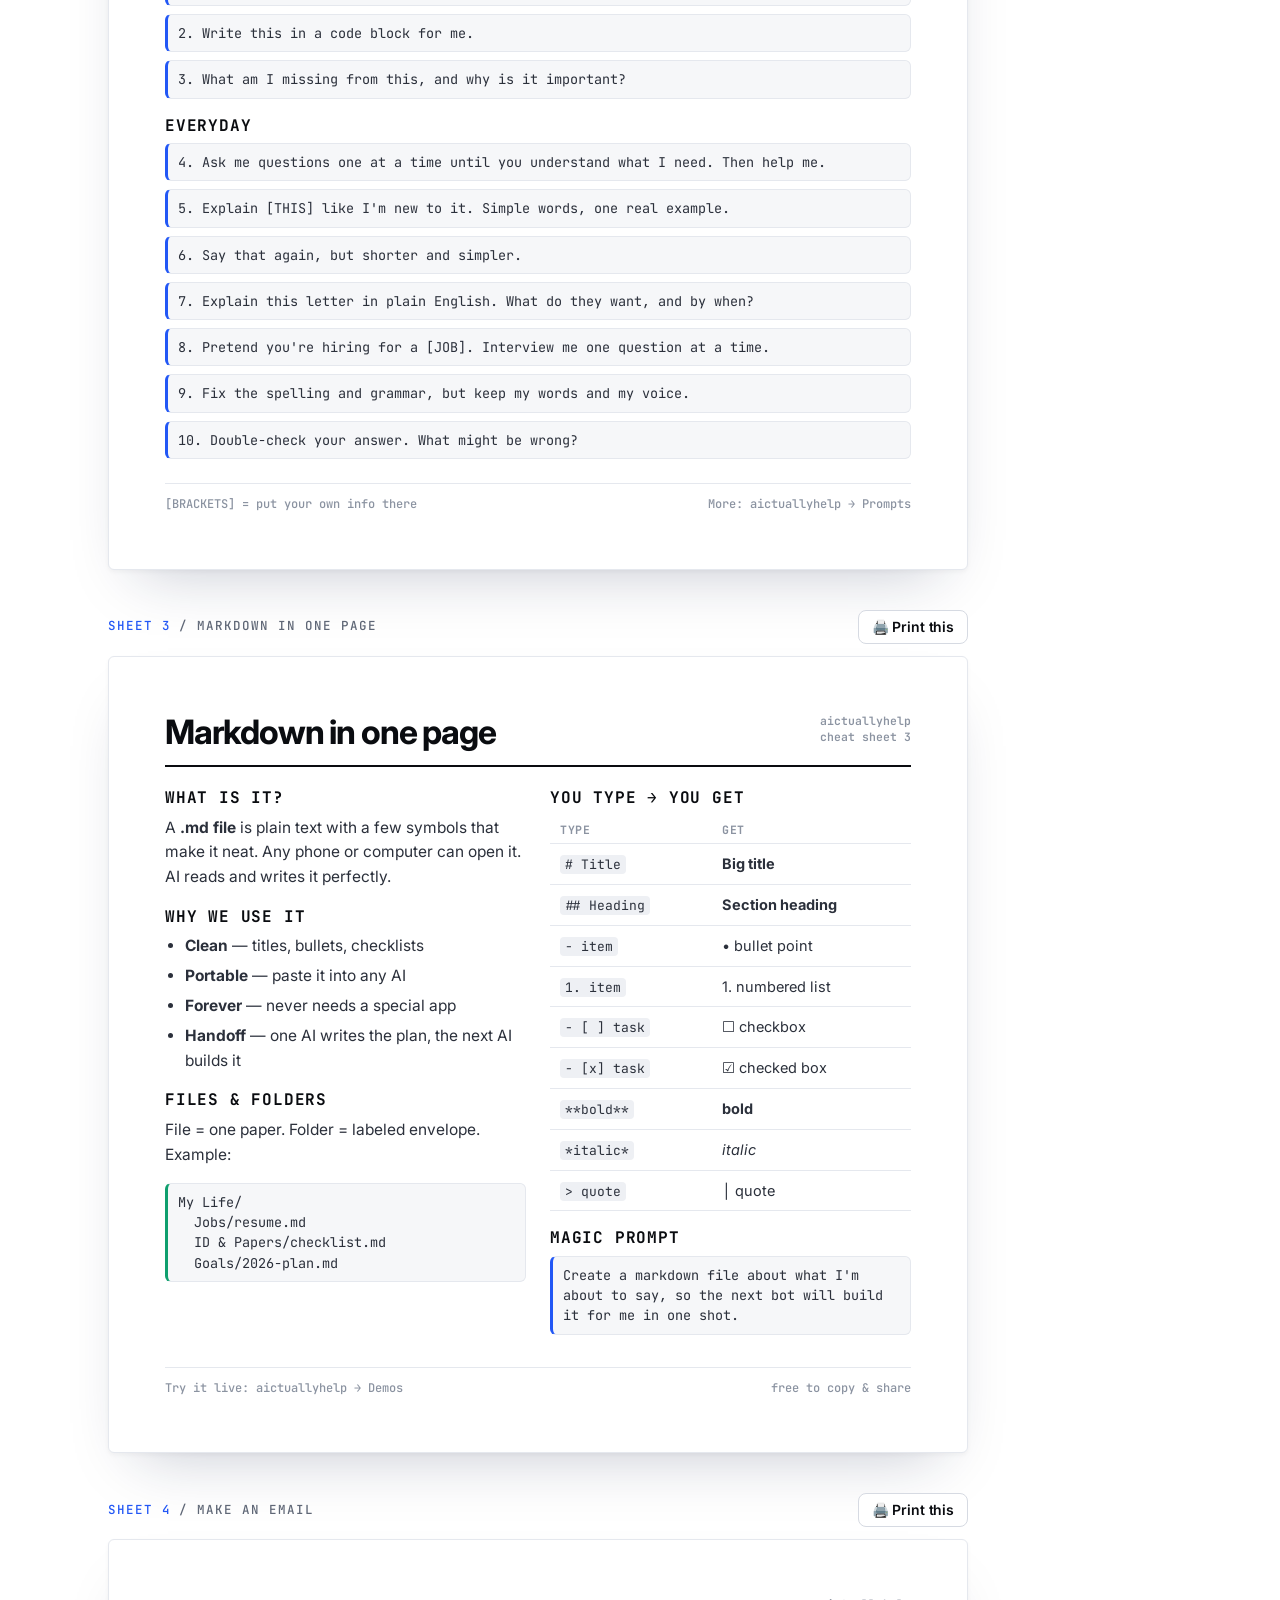
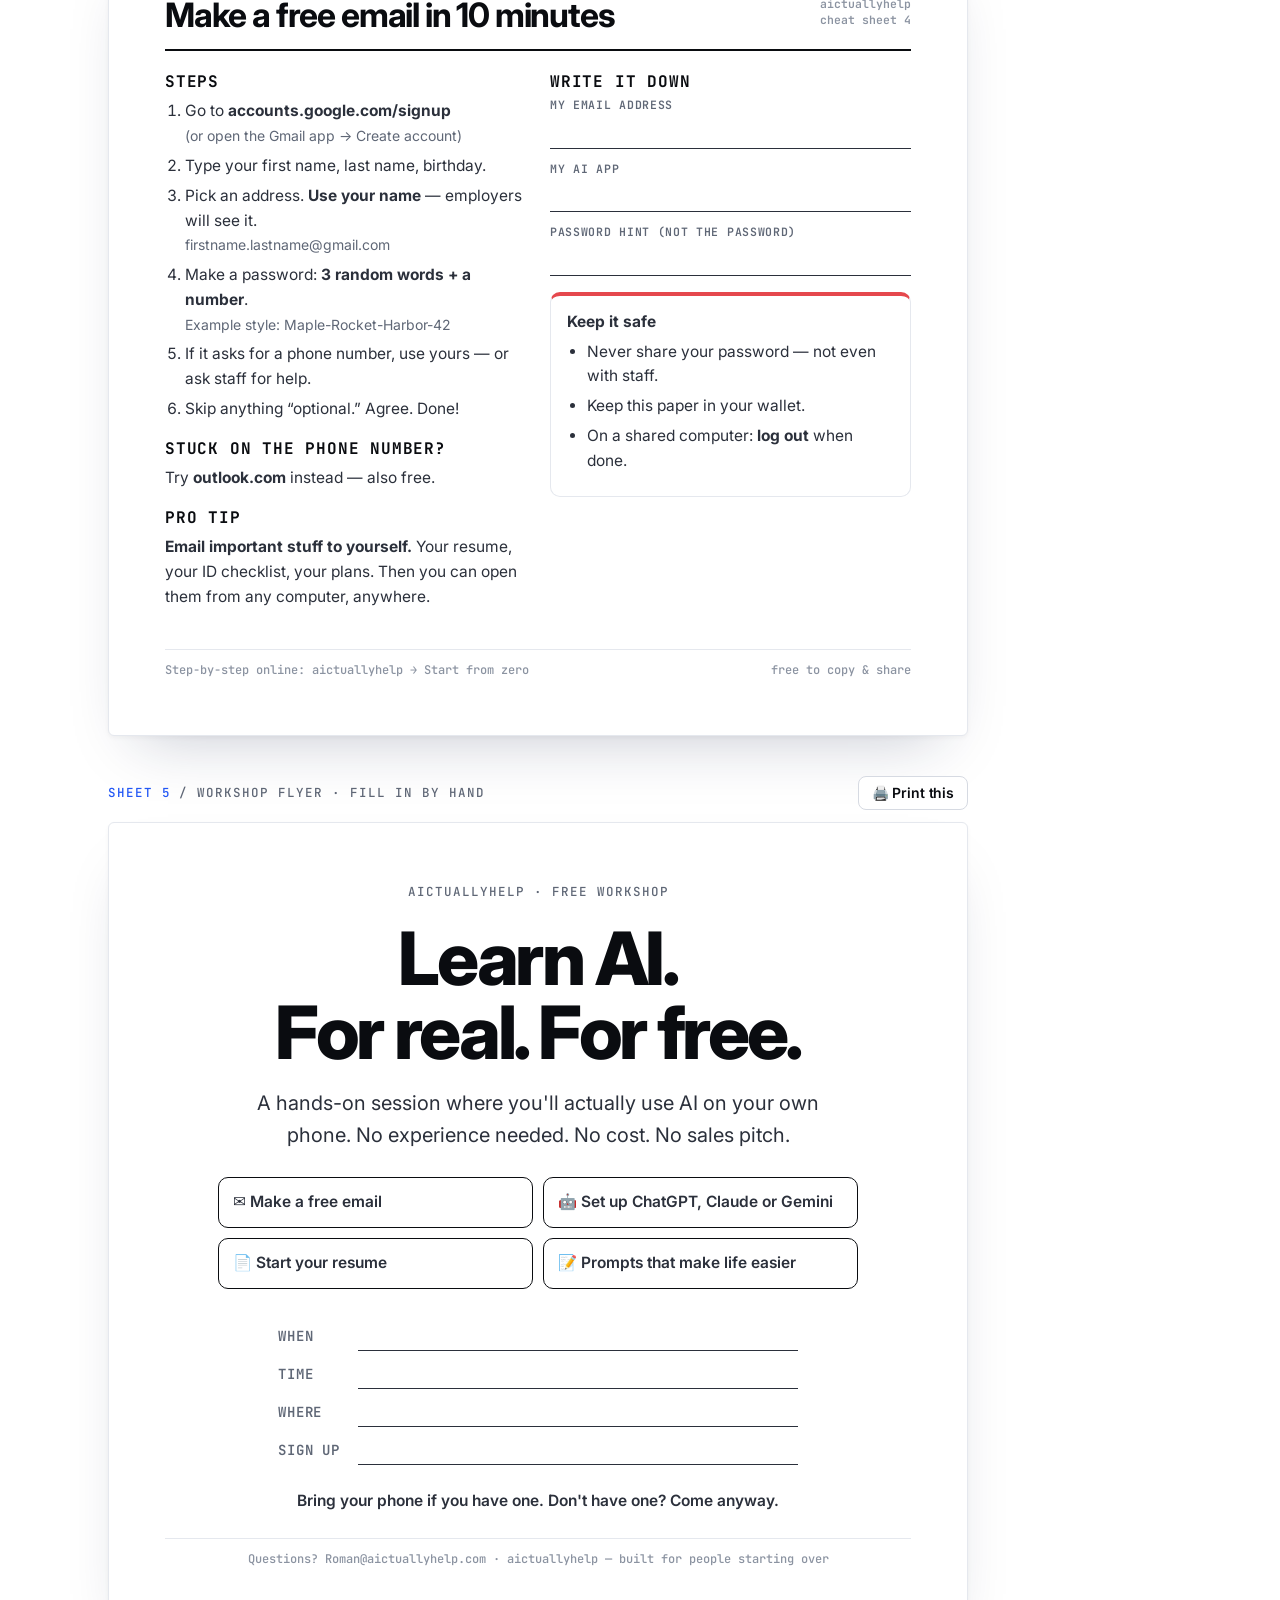
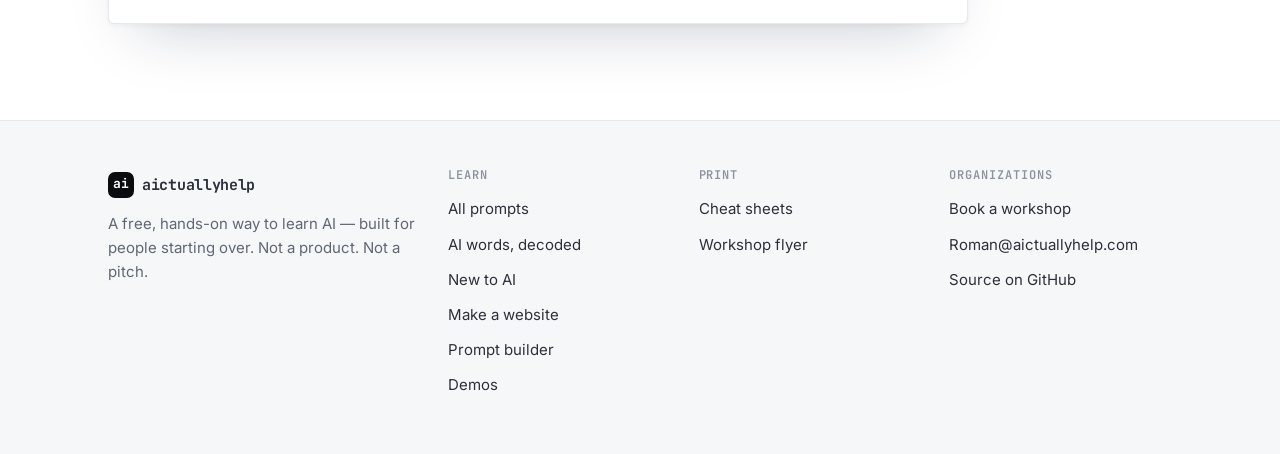
==== commit 7c9c2839: "Add AI words page, agent demo, engineering and pro prompts - New words.html: 46 terms (agent, subage" ====
--- a/cheatsheets.html
+++ b/cheatsheets.html
@@ -15,7 +15,8 @@
     <a class="logo" href="index.html"><span class="logo-mark">ai</span>aictuallyhelp<span class="cursor">_</span></a>
     <nav class="nav" aria-label="Main">
       <a href="index.html#library">Prompts</a>
-      <a href="index.html#explain">What's an agent?</a>
+      <a href="index.html#agent">What's an agent?</a>
+      <a href="words.html">AI words</a>
       <a href="start.html">New to AI</a>
       <a href="website.html">Make a website</a>
       <a href="lab.html">Demos</a>
@@ -199,7 +200,7 @@
       <a class="logo" href="index.html"><span class="logo-mark">ai</span>aictuallyhelp</a>
       <p style="margin-top:14px">A free, hands-on way to learn AI — built for people starting over. Not a product. Not a pitch.</p>
     </div>
-    <div><h4>Learn</h4><ul><li><a href="index.html#library">All prompts</a></li><li><a href="start.html">New to AI</a></li><li><a href="website.html">Make a website</a></li><li><a href="prompts.html">Prompt builder</a></li><li><a href="lab.html">Demos</a></li></ul></div>
+    <div><h4>Learn</h4><ul><li><a href="index.html#library">All prompts</a></li><li><a href="words.html">AI words, decoded</a></li><li><a href="start.html">New to AI</a></li><li><a href="website.html">Make a website</a></li><li><a href="prompts.html">Prompt builder</a></li><li><a href="lab.html">Demos</a></li></ul></div>
     <div><h4>Print</h4><ul><li><a href="cheatsheets.html">Cheat sheets</a></li><li><a href="cheatsheets.html#flyer">Workshop flyer</a></li></ul></div>
     <div><h4>Organizations</h4><ul><li><a href="workshops.html">Book a workshop</a></li><li><a href="mailto:Roman@aictuallyhelp.com">Roman@aictuallyhelp.com</a></li><li><a href="https://github.com/rawmware/aictuallyhelp">Source on GitHub</a></li></ul></div>
   </div></footer>
--- a/assets/site.css
+++ b/assets/site.css
@@ -74,9 +74,10 @@
 .nav { display: flex; gap: 2px; margin-left: auto; overflow-x: auto; scrollbar-width: none; }
 .nav::-webkit-scrollbar { display: none; }
 .nav a {
-  color: var(--muted); font-size: 14.5px; font-weight: 500;
-  padding: 7px 11px; border-radius: 8px; white-space: nowrap;
-}
+  color: var(--muted); font-size: 14px; font-weight: 500;
+  padding: 7px 9px; border-radius: 8px; white-space: nowrap;
+}
+@media (min-width: 761px) and (max-width: 1240px) { .logo .cursor { display: none; } .nav a { padding: 7px 7px; font-size: 13.5px; } }
 .nav a:hover { color: var(--ink); background: var(--bg-soft); text-decoration: none; }
 .nav a[aria-current="page"] { color: var(--ink); background: var(--bg-sunk); }
 .nav a.nav-cta { color: #fff; background: var(--ink); margin-left: 6px; }
@@ -691,3 +692,49 @@
 .cta-strip p { margin: 4px 0 0; color: var(--muted); font-size: 15px; }
 .step > .body { min-width: 0; }
 @media (max-width: 600px) { .step { grid-template-columns: minmax(0, 1fr); } }
+
+/* ---------- agent demo ---------- */
+.agent-top { max-width: 900px; display: flex; flex-wrap: wrap; gap: 12px; align-items: center; justify-content: space-between; margin-bottom: 14px; }
+.agent-win { max-width: 900px; }
+.agent-goal { padding: 14px 18px; border-bottom: 1px solid var(--line); font-size: 15.5px; font-weight: 600; color: var(--ink); display: flex; gap: 10px; align-items: baseline; }
+.agent-body { padding: 16px 18px; min-height: 360px; max-height: 520px; overflow: auto; display: grid; gap: 8px; align-content: start; font-size: 14.5px; }
+.agent-idle { color: var(--muted); margin: 8px 0; }
+.aline { display: grid; grid-template-columns: 96px 1fr; gap: 12px; align-items: baseline; animation: pop .25s ease both; }
+.aline .ak { font: 700 11px/1.6 var(--mono); letter-spacing: .06em; padding: 2px 7px; border-radius: 6px; text-align: center; background: var(--bg-sunk); color: var(--muted); }
+.aline .at { color: var(--ink-2); }
+.aline.ak-think .ak { background: var(--blue-soft); color: var(--blue-2); }
+.aline.ak-tool .ak { background: #f1ecff; color: var(--violet); }
+.aline.ak-tool .at { font-family: var(--mono); font-size: 13.5px; }
+.aline.ak-result .ak { background: var(--bg-sunk); color: var(--muted); }
+.aline.ak-result .at { color: var(--muted); }
+.aline.ak-check .ak, .aline.ak-answer .ak { background: var(--green-soft); color: var(--green); }
+@media (max-width: 600px) { .aline { grid-template-columns: 1fr; gap: 4px; } .aline .ak { justify-self: start; } }
+.lanes { display: grid; gap: 10px; grid-template-columns: repeat(auto-fit, minmax(min(100%, 220px), 1fr)); margin: 4px 0; animation: pop .25s ease both; }
+.lane { border: 1px solid var(--line); border-radius: 10px; padding: 10px; background: #fafbfc; display: grid; gap: 6px; align-content: start; transition: border-color .3s; }
+.lane.done { border-color: #bfe8d6; }
+.lane-h { font: 700 12px/1.3 var(--mono); color: var(--violet); }
+.lane-b { display: grid; gap: 4px; min-height: 60px; }
+.lstep { font: 12.5px/1.4 var(--mono); color: var(--muted); animation: pop .25s ease both; }
+.lstep.found { color: var(--green); font-weight: 600; }
+.lane-bar { height: 4px; border-radius: 99px; background: var(--bg-sunk); overflow: hidden; }
+.lane-bar i { display: block; height: 100%; width: 0; background: var(--violet); transition: width .5s ease; }
+.lane.done .lane-bar i { background: var(--green); }
+.afinal { margin-top: 6px; border: 1px solid #bfe8d6; background: var(--green-soft); border-radius: 12px; padding: 14px 16px; animation: pop .3s ease both; }
+.afinal ol { margin: 8px 0; padding-left: 20px; display: grid; gap: 6px; }
+.afinal span { color: var(--muted); font-size: 14px; }
+.afinal small { color: #0b5a3f; }
+.agent-note { max-width: 900px; margin: 16px 0 0; color: var(--ink-2); }
+
+/* ---------- words page ---------- */
+.word { display: flex; flex-direction: column; gap: 10px; scroll-margin-top: 150px; }
+.word h3 { font-size: 1.12rem; }
+.word .what { margin: 0; color: var(--ink-2); font-size: 15.5px; }
+.word .hist { margin: 0; font-size: 13.5px; color: var(--muted); border-left: 3px solid var(--amber); padding: 2px 0 2px 10px; }
+.word .hist::before { content: "HISTORY · "; font: 700 11px/1 var(--mono); color: var(--amber); letter-spacing: .05em; }
+.word .codebox pre { font-size: 13.5px; }
+.pro { display: flex; flex-direction: column; gap: 12px; }
+.pro .who { font: 600 12px/1.4 var(--mono); color: var(--faint); text-transform: uppercase; letter-spacing: .05em; }
+.pro p { margin: 0; color: var(--ink-2); font-size: 15.5px; }
+.pro .codebox pre { font-size: 13.5px; }
+.src-list { columns: 2 320px; column-gap: 32px; padding-left: 20px; margin: 0; }
+.src-list li { break-inside: avoid; margin: 0 0 10px; font-size: 15px; color: var(--muted); }
